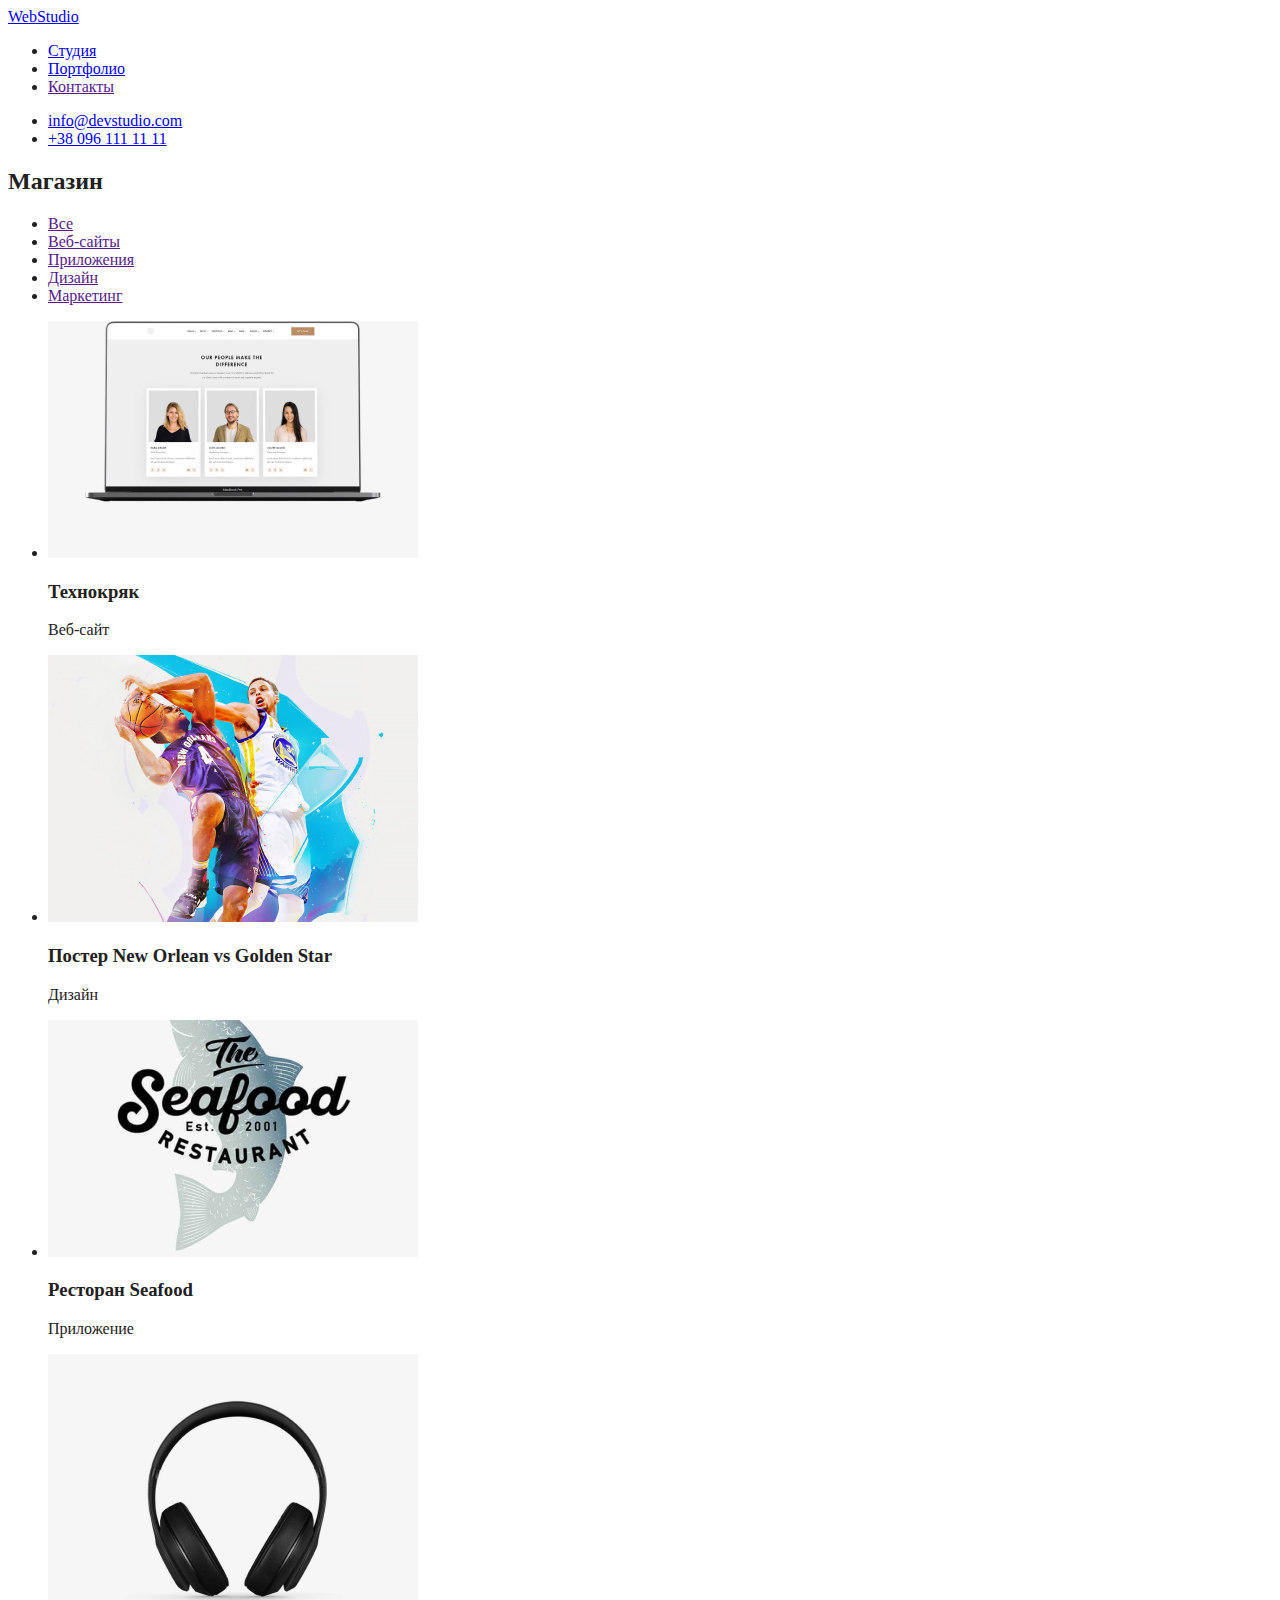
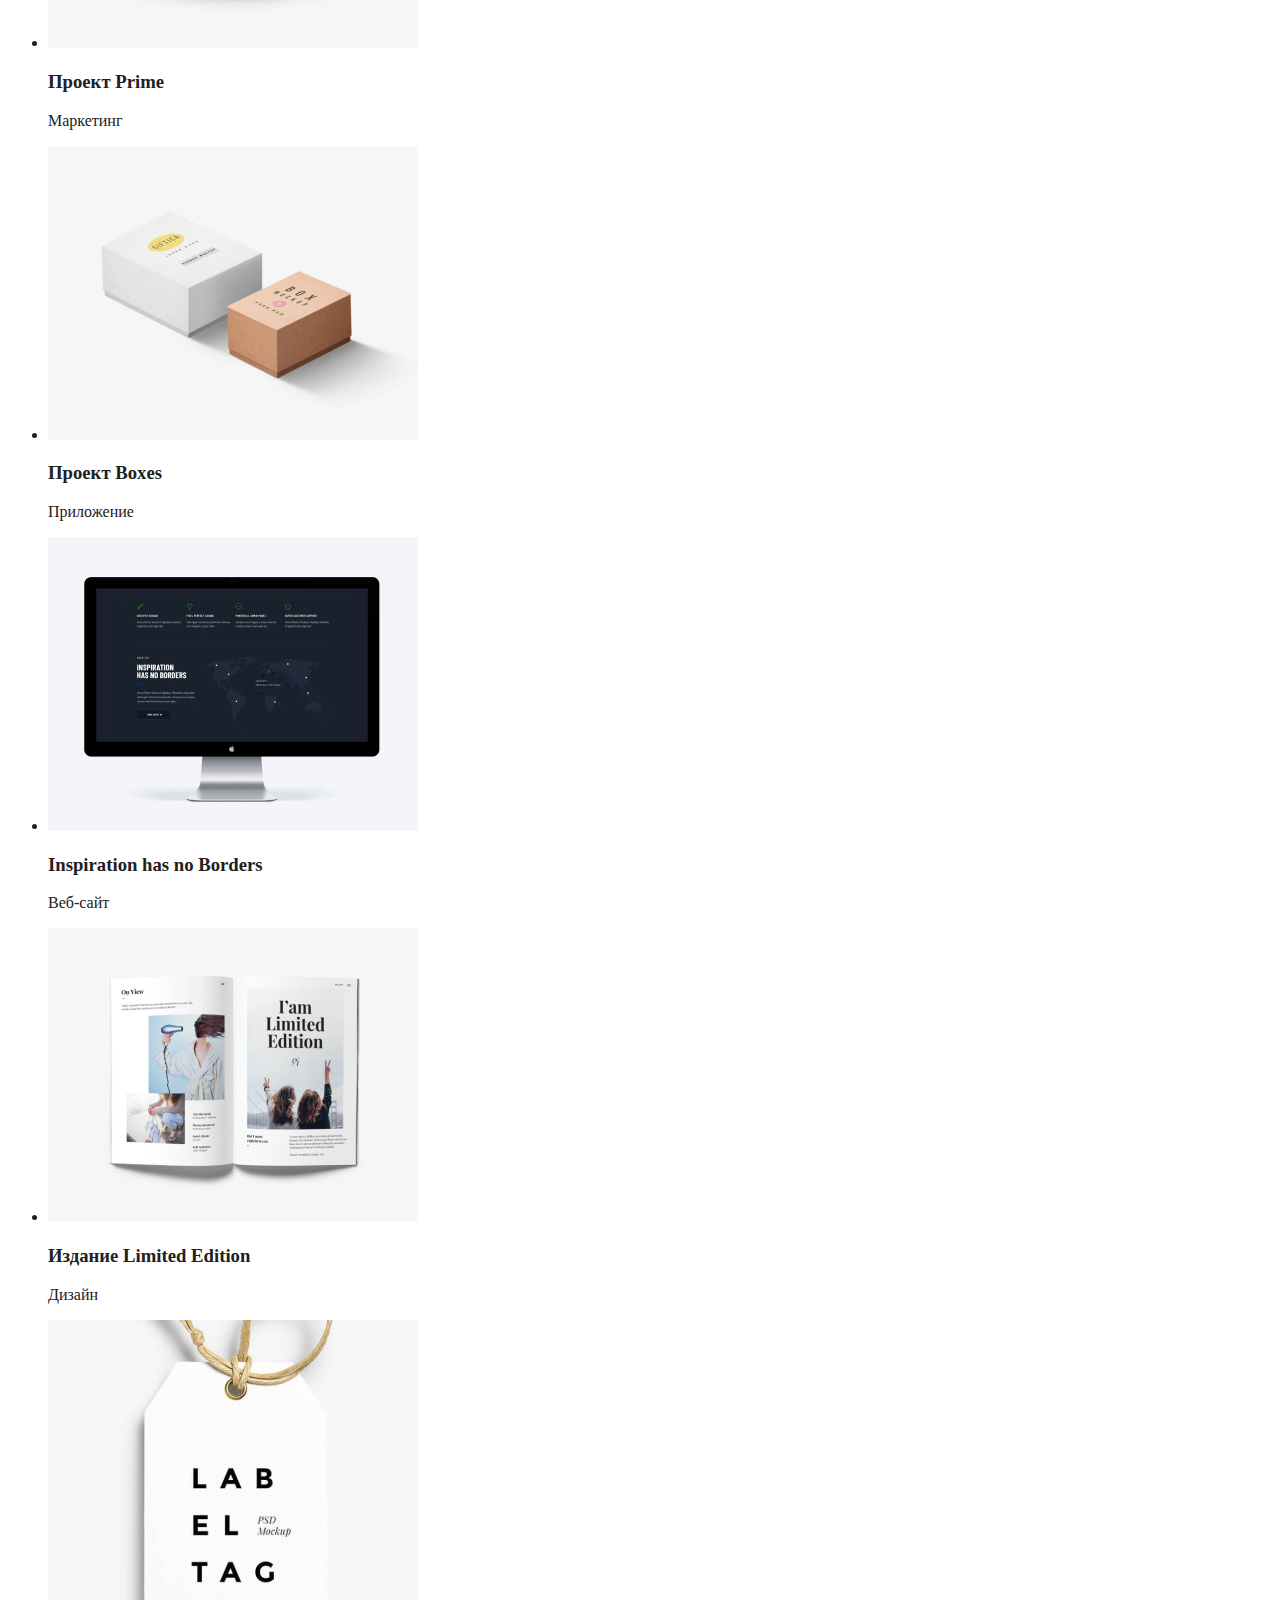
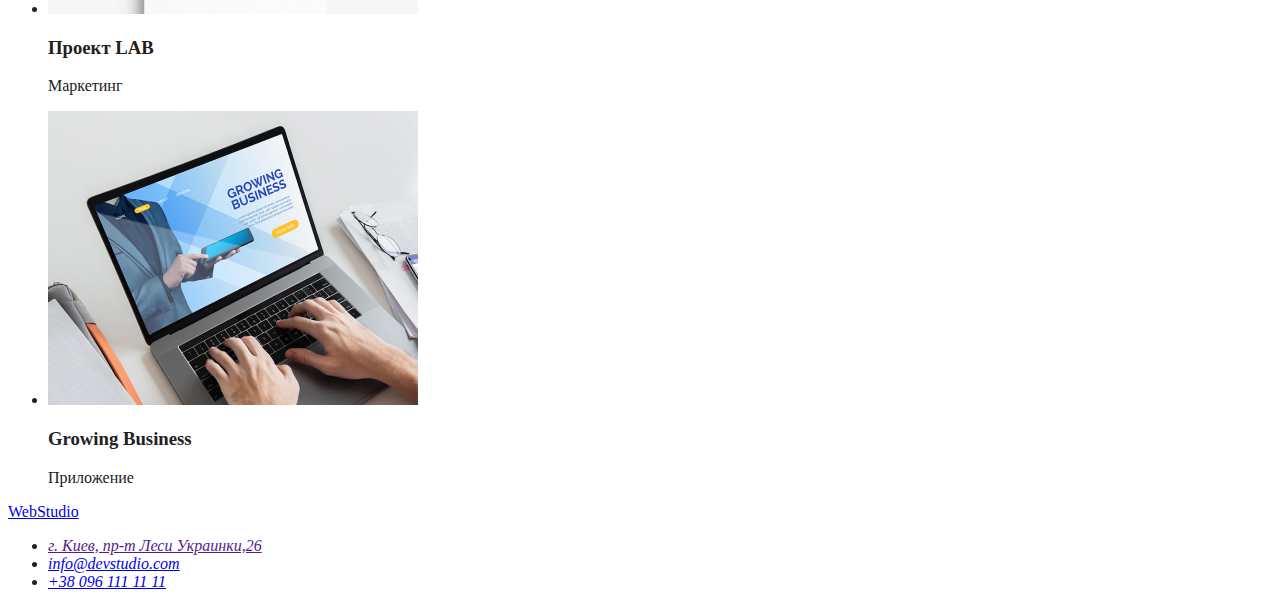
==== portfolio.html @ 535a812d "первый день" ====
<!DOCTYPE html>
<html lang="ru">

<head>
    <meta charset="UTF-8">
    <meta http-equiv="X-UA-Compatible" content="IE=edge">
    <meta name="viewport" content="width=dewice-width,initial-scale=1.0">
    <title>WebStudio</title>
    <link rel="stylesheet" href="./css/styles.css">
</head>
<body>
    <header>
        <nav>
            <a href="./index.html">WebStudio</a>
            <ul>
                <li><a href="./index.html">Студия</a></li>
                <li><a href="./portfolio.html">Портфолио</a></li>
                <li><a href="">Контакты</a></li>
            </ul>
        </nav>
        <ul>
            <li><a href="mailto:info@devstudio.com">info@devstudio.com</a></li>
            <li><a href="tel:+380961111111">+38 096 111 11 11</a></li>
        </ul>
    </header>
    <main>
        <section>
            <h2>Магазин</h2>
            <ul>
                <li><a href="">Все</a></li>
                <li><a href="">Веб-сайты</a></li>
                <li><a href="">Приложения</a></li>
                <li><a href="">Дизайн</a></li>
                <li><a href="">Маркетинг</a></li>
            </ul>
            <ul>
                <li>
                    <img src="./images/portfolio/ноутбук.jpg" alt="ноутбук">
                    <h3>Технокряк</h3>
                    <p>Веб-сайт</p>
                </li>
                <li>
                    <img src="./images/portfolio/баскетбол.jpg" alt="баскетбол">
                    <h3>Постер New Orlean vs Golden Star</h3>
                    <p>Дизайн</p>
                </li>
                <li>
                    <img src="./images/portfolio/ресторан.jpg" alt="лого ресторана">
                    <h3>Ресторан Seafood</h3>
                    <p>Приложение</p>
                </li>
                <li>
                    <img src="./images/portfolio/наушники.jpg" alt="наушники">
                    <h3>Проект Prime</h3>
                    <p>Маркетинг</p>
                </li>
                <li>
                    <img src="./images/portfolio/коробки.jpg" alt="коробки">
                    <h3>Проект Boxes</h3>
                    <p>Приложение</p>
                </li>
                <li>
                    <img src="./images/portfolio/монитор.jpg" alt="монитор">
                    <h3>Inspiration has no Borders</h3>
                    <p>Веб-сайт</p>
                </li>
                <li>
                    <img src="./images/portfolio/книга.jpg" alt="открытая книга">
                    <h3>Издание Limited Edition</h3>
                    <p>Дизайн</p>
                </li>
                <li>
                    <img src="./images/portfolio/лейбл.jpg" alt="лейбл">
                    <h3>Проект LAB</h3>
                    <p>Маркетинг</p>
                </li>
                <li>
                    <img src="./images/portfolio/ноутбук 2.jpg" alt="работа за ноутбуком">
                    <h3>Growing Business</h3>
                    <p>Приложение</p>
                </li>
            </ul>
        </section>
    </main>
    <footer>
        <a href="./index.html">WebStudio</a>
        <address>
            <ul>
                <li>
                    <a href="">г. Киев, пр-т Леси Украинки,26</a>
                </li>
                <li>
                    <a href="mailto:info@devstudio.com">info@devstudio.com</a>
                </li>
                <li>
                    <a href="tel:380961111111">+38 096 111 11 11</a>
                </li>
            </ul>
        </address>
    </footer>
</body>
---- css/styles.css ----
:root {
    --praimeri-text-color: #212121;
    --title-text-color: #757575;
    --accent-color: #2196F3;
    --white-color: #ffffff;
}

body{
    background-color: #fff;
    color: var(--praimeri-text-color);
}
.list{
    list-style: none;
}

/* site nav */

.site-nav .link{
color:var(--praimeri-text-color);
}
.site-nav .link:hover,
.site-nav .link:focus{
color: var(--accent-color);
}

/* hero */

.hero{
background-color: #2F303A;
}
.hero-title{
color: var(--white-color);
}

/* section */

.section-title{
color:var(--praimeri-text-color);
}

/* feature */
.title .feature-title{
color:var(--praimeri-text-color);
}

/* button */

.button{
color: var(--white-color);
background-color: var(--accent-color);
}
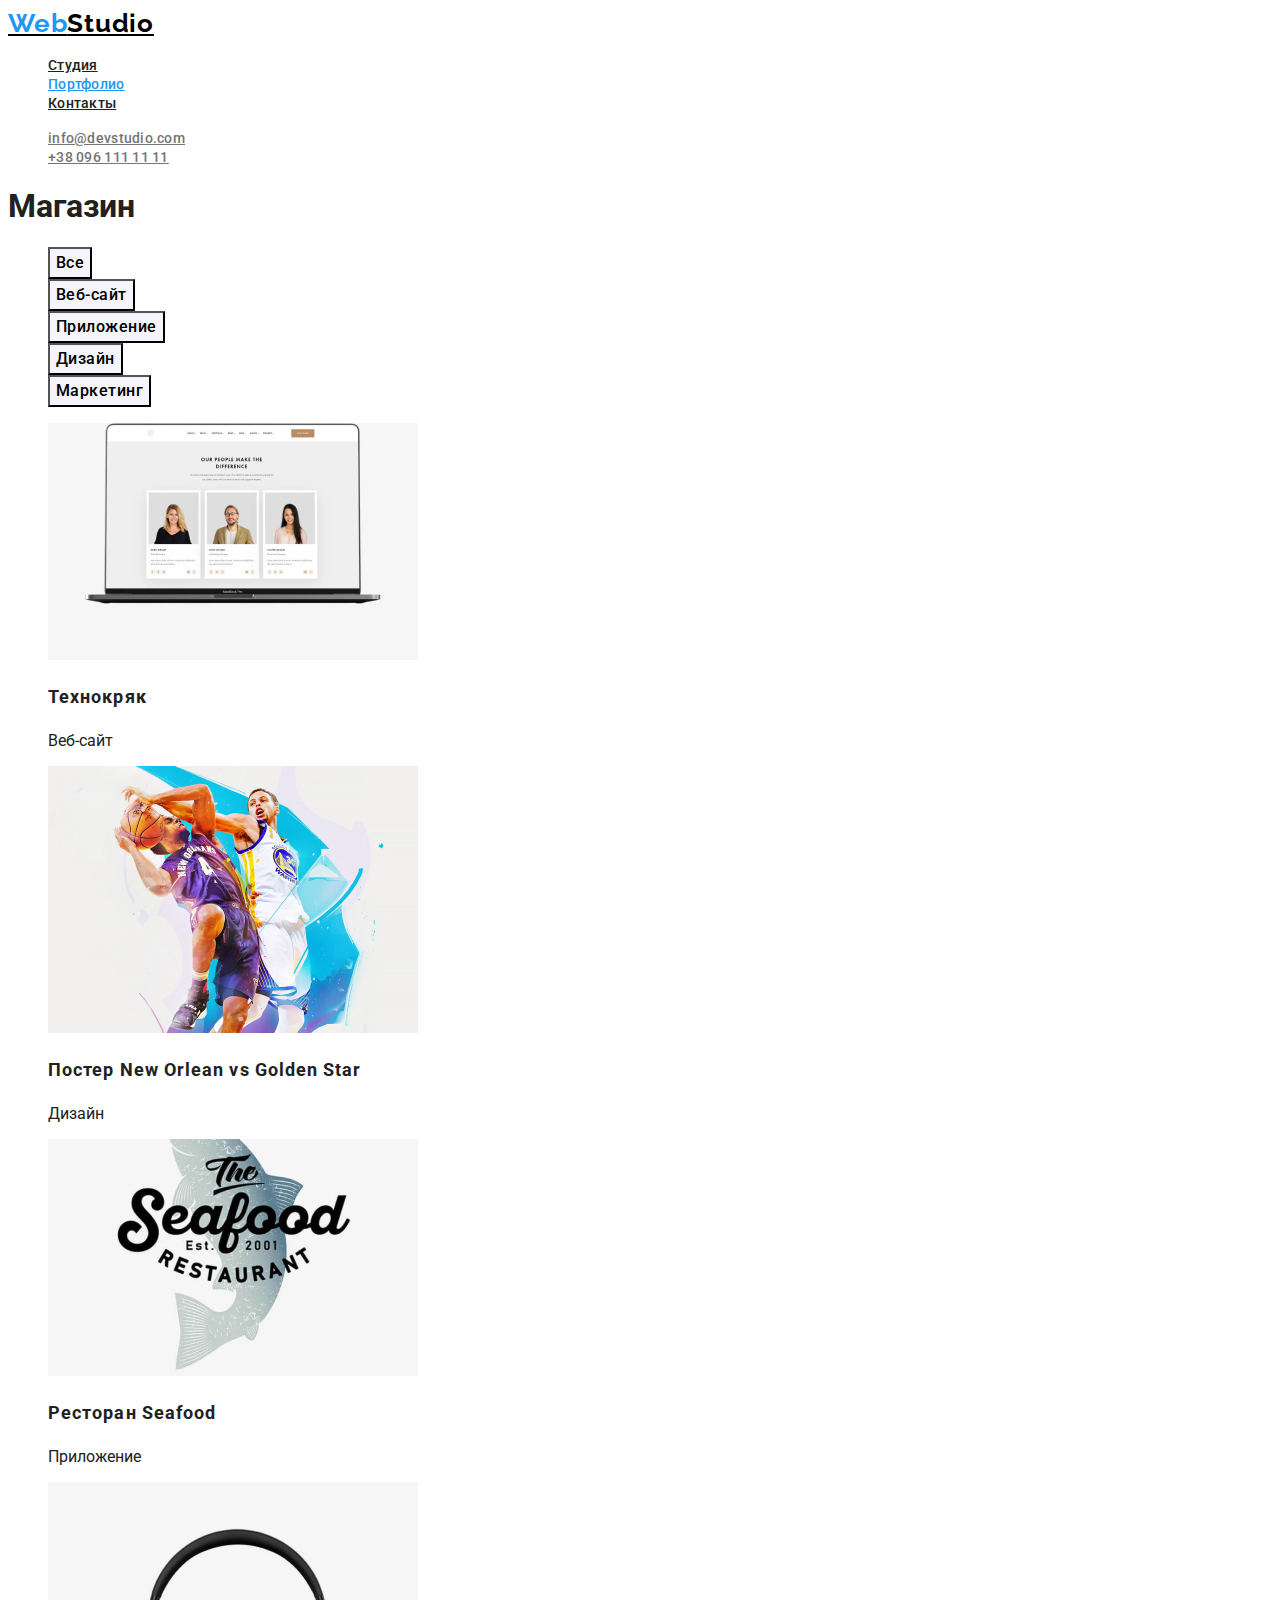
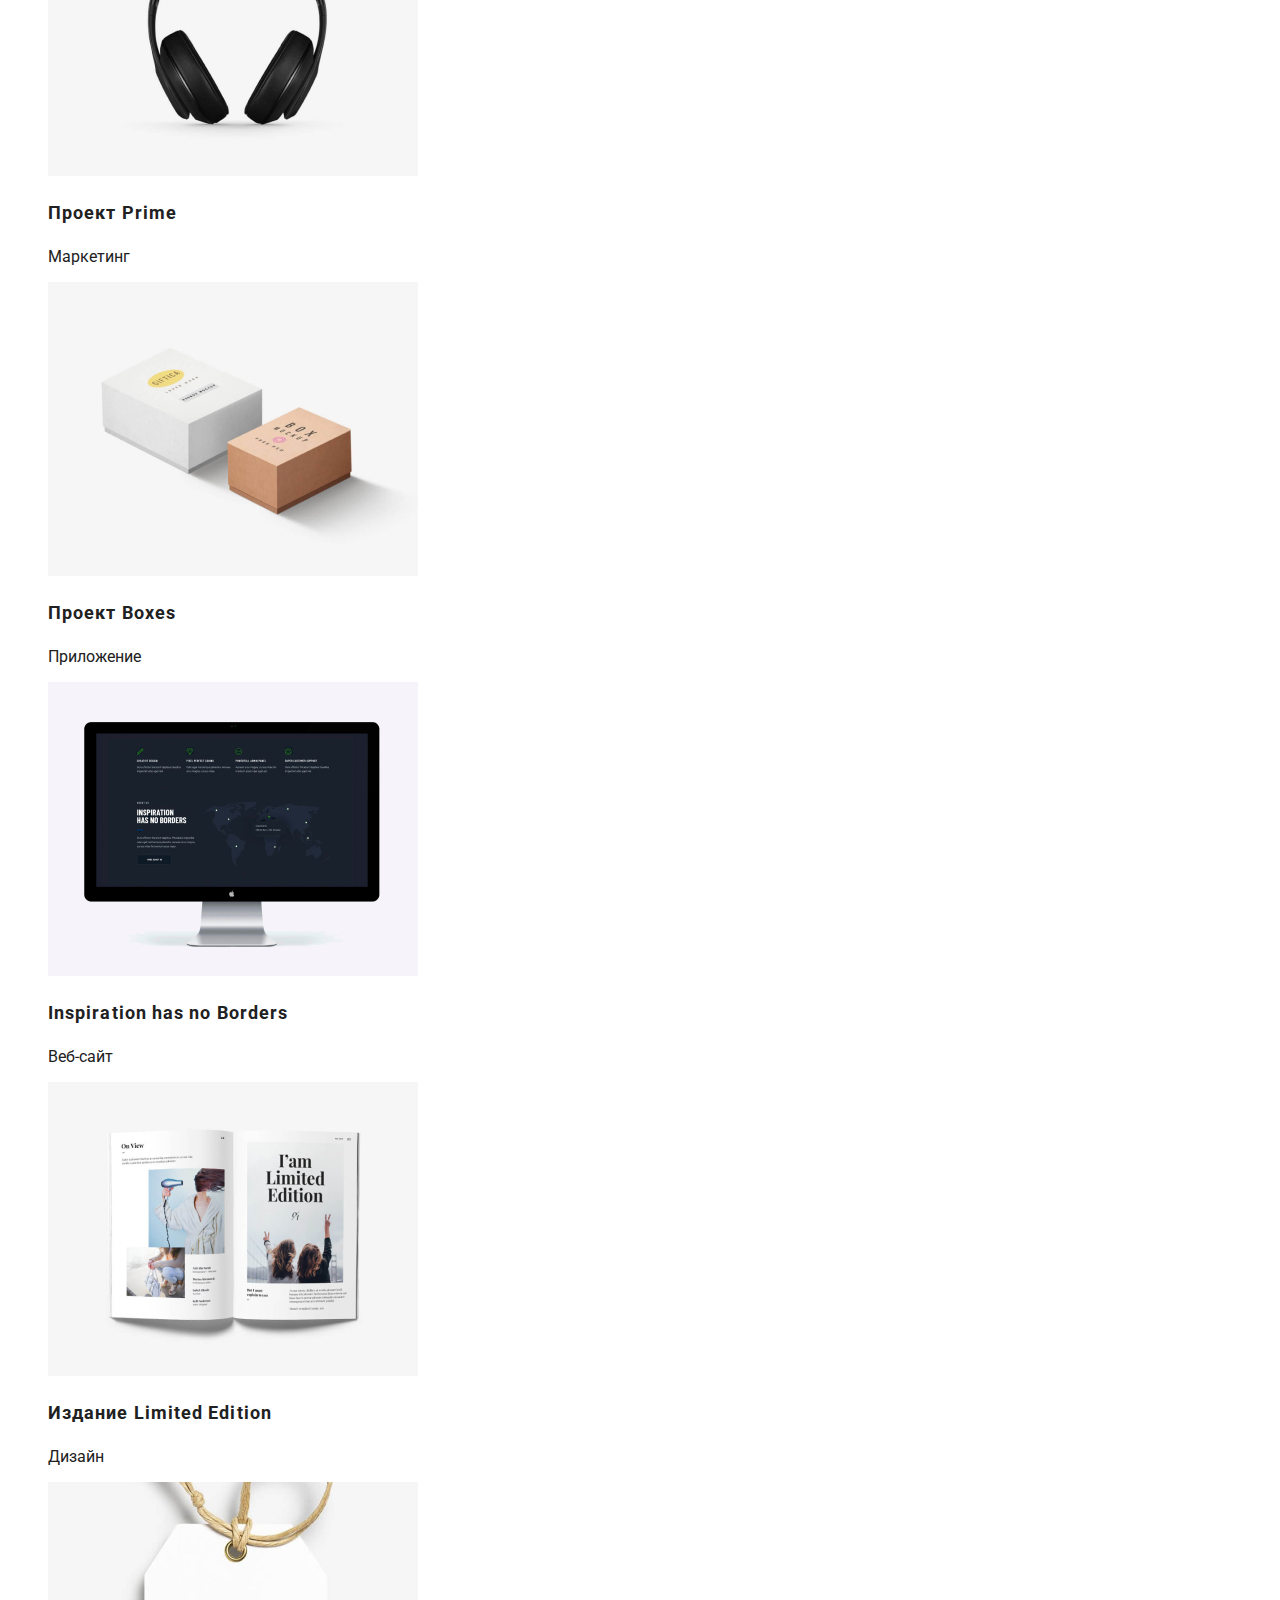
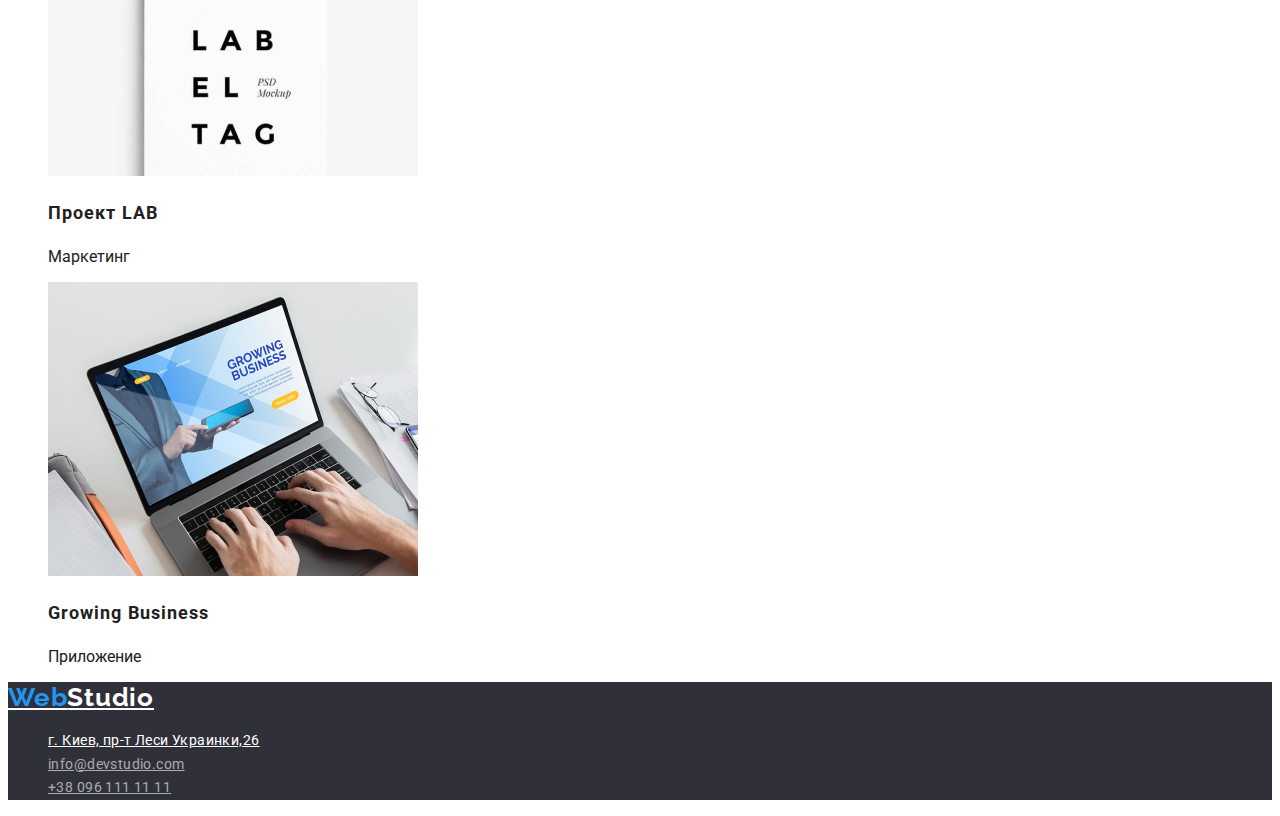
==== commit e08dcf33: "text css" ====
--- a/portfolio.html
+++ b/portfolio.html
@@ -6,94 +6,96 @@
     <meta http-equiv="X-UA-Compatible" content="IE=edge">
     <meta name="viewport" content="width=dewice-width,initial-scale=1.0">
     <title>WebStudio</title>
+    <link href="https://fonts.googleapis.com/css2?family=Raleway:wght@700&family=Roboto:wght@400;500;700;900&display=swap"
+        rel="stylesheet">
     <link rel="stylesheet" href="./css/styles.css">
 </head>
 <body>
     <header>
         <nav>
-            <a href="./index.html">WebStudio</a>
-            <ul>
-                <li><a href="./index.html">Студия</a></li>
-                <li><a href="./portfolio.html">Портфолио</a></li>
-                <li><a href="">Контакты</a></li>
+            <a href="./index.html" class="logo header"><span>Web</span>Studio</a>
+            <ul class="site-nav list">
+                <li><a href="./index.html" class="link">Студия</a></li>
+                <li><a href="./portfolio.html" class="link current">Портфолио</a></li>
+                <li><a href="" class="link">Контакты</a></li>
             </ul>
         </nav>
-        <ul>
-            <li><a href="mailto:info@devstudio.com">info@devstudio.com</a></li>
-            <li><a href="tel:+380961111111">+38 096 111 11 11</a></li>
+        <ul class="auto-naw list">
+            <li><a href="mailto:info@devstudio.com" class="link">info@devstudio.com</a></li>
+            <li><a href="tel:+380961111111" class="link">+38 096 111 11 11</a></li>
         </ul>
     </header>
     <main>
         <section>
-            <h2>Магазин</h2>
+            <h1 class="delete">Магазин</h1>
             <ul>
-                <li><a href="">Все</a></li>
-                <li><a href="">Веб-сайты</a></li>
-                <li><a href="">Приложения</a></li>
-                <li><a href="">Дизайн</a></li>
-                <li><a href="">Маркетинг</a></li>
+                <li><button class="button-portfolio" type="button">Все</button></li>
+                <li><button class="button-portfolio" type="button">Веб-сайт</button></li>
+                <li><button class="button-portfolio" type="button">Приложение</button></li>
+                <li><button class="button-portfolio" type="button">Дизайн</button></li>
+                <li><button class="button-portfolio" type="button">Маркетинг</button></li>
             </ul>
-            <ul>
+            <ul class="portfolio-list">
                 <li>
                     <img src="./images/portfolio/ноутбук.jpg" alt="ноутбук">
-                    <h3>Технокряк</h3>
+                    <h2 class="title">Технокряк</h2>
                     <p>Веб-сайт</p>
                 </li>
                 <li>
                     <img src="./images/portfolio/баскетбол.jpg" alt="баскетбол">
-                    <h3>Постер New Orlean vs Golden Star</h3>
+                    <h2 class="title">Постер New Orlean vs Golden Star</h2>
                     <p>Дизайн</p>
                 </li>
                 <li>
                     <img src="./images/portfolio/ресторан.jpg" alt="лого ресторана">
-                    <h3>Ресторан Seafood</h3>
+                    <h2 class="title">Ресторан Seafood</h2>
                     <p>Приложение</p>
                 </li>
                 <li>
                     <img src="./images/portfolio/наушники.jpg" alt="наушники">
-                    <h3>Проект Prime</h3>
+                    <h2 class="title">Проект Prime</h2>
                     <p>Маркетинг</p>
                 </li>
                 <li>
                     <img src="./images/portfolio/коробки.jpg" alt="коробки">
-                    <h3>Проект Boxes</h3>
+                    <h2 class="title">Проект Boxes</h2>
                     <p>Приложение</p>
                 </li>
                 <li>
                     <img src="./images/portfolio/монитор.jpg" alt="монитор">
-                    <h3>Inspiration has no Borders</h3>
+                    <h2 class="title">Inspiration has no Borders</h2>
                     <p>Веб-сайт</p>
                 </li>
                 <li>
                     <img src="./images/portfolio/книга.jpg" alt="открытая книга">
-                    <h3>Издание Limited Edition</h3>
+                    <h2 class="title">Издание Limited Edition</h2>
                     <p>Дизайн</p>
                 </li>
                 <li>
                     <img src="./images/portfolio/лейбл.jpg" alt="лейбл">
-                    <h3>Проект LAB</h3>
+                    <h2 class="title">Проект LAB</h2>
                     <p>Маркетинг</p>
                 </li>
                 <li>
                     <img src="./images/portfolio/ноутбук 2.jpg" alt="работа за ноутбуком">
-                    <h3>Growing Business</h3>
+                    <h2 class="title">Growing Business</h2>
                     <p>Приложение</p>
                 </li>
             </ul>
         </section>
     </main>
     <footer>
-        <a href="./index.html">WebStudio</a>
-        <address>
+        <a href="./index.html" class="logo footer"><span>Web</span>Studio</a>
+        <address class="address">
             <ul>
                 <li>
-                    <a href="">г. Киев, пр-т Леси Украинки,26</a>
+                    <a href="" class="city">г. Киев, пр-т Леси Украинки,26</a>
                 </li>
                 <li>
-                    <a href="mailto:info@devstudio.com">info@devstudio.com</a>
+                    <a href="mailto:info@devstudio.com" class="mail">info@devstudio.com</a>
                 </li>
                 <li>
-                    <a href="tel:380961111111">+38 096 111 11 11</a>
+                    <a href="tel:380961111111" class="mail">+38 096 111 11 11</a>
                 </li>
             </ul>
         </address>
--- a/css/styles.css
+++ b/css/styles.css
@@ -3,24 +3,75 @@
     --title-text-color: #757575;
     --accent-color: #2196F3;
     --white-color: #ffffff;
+    --backgraund-section-color:#F5F4FA;
+    --hero-footer-background-color: #2F303A;
 }
 
 body{
     background-color: #fff;
     color: var(--praimeri-text-color);
+    font-family: Roboto, sans-serif;
 }
-.list{
+
+li{
     list-style: none;
+}
+
+button{
+    font-family: inherit;
+}
+
+/* logo */
+
+.logo{
+    font-family: Raleway,sans-serif;
+    font-size: 26px;
+    font-weight: 700;
+    line-height: 1.19;
+    letter-spacing: 0.03em;
+    text-align: left;
+}
+
+.logo.header{
+    color: #000;
+}
+.logo.footer{
+    color: var(--white-color);
+}
+
+span{
+    color: var(--accent-color);
 }
 
 /* site nav */
 
 .site-nav .link{
-color:var(--praimeri-text-color);
+    color:var(--praimeri-text-color);
+    font-size: 14px;
+    font-weight: 500;
+    line-height: 1.14;
+    letter-spacing: 0.02em;
+    text-align: left;
 }
 .site-nav .link:hover,
 .site-nav .link:focus{
 color: var(--accent-color);
+}
+.site-nav .link.current{
+color: var(--accent-color);
+}
+.auto-naw .link{
+    color: var(--title-text-color);
+    font-size: 14px;
+    font-weight: 500;
+    line-height: 1.14;
+    letter-spacing: 0.02em;
+    text-align: left;
+}
+.auto-naw .link:hover,
+.auto-naw .link:focus{
+    color: var(--accent-color);
+    
 }
 
 /* hero */
@@ -29,23 +80,118 @@
 background-color: #2F303A;
 }
 .hero-title{
-color: var(--white-color);
+    color: var(--white-color);
+    font-size: 44px;
+    font-weight: 900;
+    line-height: 1.36;
+    letter-spacing: 0.06em;
+    text-align: center;
 }
 
 /* section */
 
+.color{background-color: var(--backgraund-section-color);}
 .section-title{
-color:var(--praimeri-text-color);
+    color:var(--praimeri-text-color);
+    font-size: 36px;
+    font-weight: 700;
+    line-height: 1.67;
+    letter-spacing: 0.03em;
+    text-align: center;
 }
 
+.delete{}
+
 /* feature */
-.title .feature-title{
-color:var(--praimeri-text-color);
+
+ .feature-list .title{
+    color:var(--praimeri-text-color);
+    font-size: 14px;
+    font-weight: 700;
+    line-height: 1.14;
+    letter-spacing: 0.03em;
+    text-align: left;
+}
+
+ .feature-list .text{
+    font-weight: 400;
+    font-size: 14px;
+    line-height: 1.71;
+    letter-spacing: 0.03em;
+    text-align: left;
+}
+
+.team-list .name {
+    font-size: 16px;
+    font-weight: 500;
+    line-height: 1.19;
+    letter-spacing: 0.03em;
+    text-align: center;
+}
+
+.team-list .text {
+    font-weight: 400;
+    font-size: 16px;
+    line-height: 1.19;
+    letter-spacing: 0.03em;
+    text-align: center;
+}
+
+ .portfolio-list .title{
+    font-size: 18px;
+    font-weight: 700;
+    line-height: 36px;
+    letter-spacing: 0.06em;
+    text-align: left;
 }
 
 /* button */
 
 .button{
-color: var(--white-color);
-background-color: var(--accent-color);
+    color: var(--white-color);
+    background-color: var(--accent-color);
+    font-size: 16px;
+    font-weight: 700;
+    line-height: 1.88;
+    letter-spacing: 0.06em;
+    text-align: center;
 }
+
+.button-portfolio{
+    background: var(--backgraund-section-color);
+    font-size: 16px;
+    font-weight: 500;
+    line-height: 1.63;
+    letter-spacing: 0.03em;
+    text-align: center;
+}
+.button-portfolio:hover,
+.button-portfolio:focus{
+    color: var(--white-color);
+    background-color: var(--accent-color);
+}
+
+/* footer */
+
+footer{
+    background-color: var(--hero-footer-background-color);
+}
+
+.address .city{
+    color: var(--white-color);
+    font-style: normal;
+    font-weight: 400;
+    font-size: 14px;
+    line-height: 1.71;
+    letter-spacing: 0.03em;
+    text-align: left;
+}
+.address .mail{
+    color: rgba(255, 255, 255, 0.6);
+    font-style: normal;
+    font-weight: 400;
+    font-size: 14px;
+    line-height: 1.71;
+    letter-spacing: 0.03em;
+    text-align: left;
+}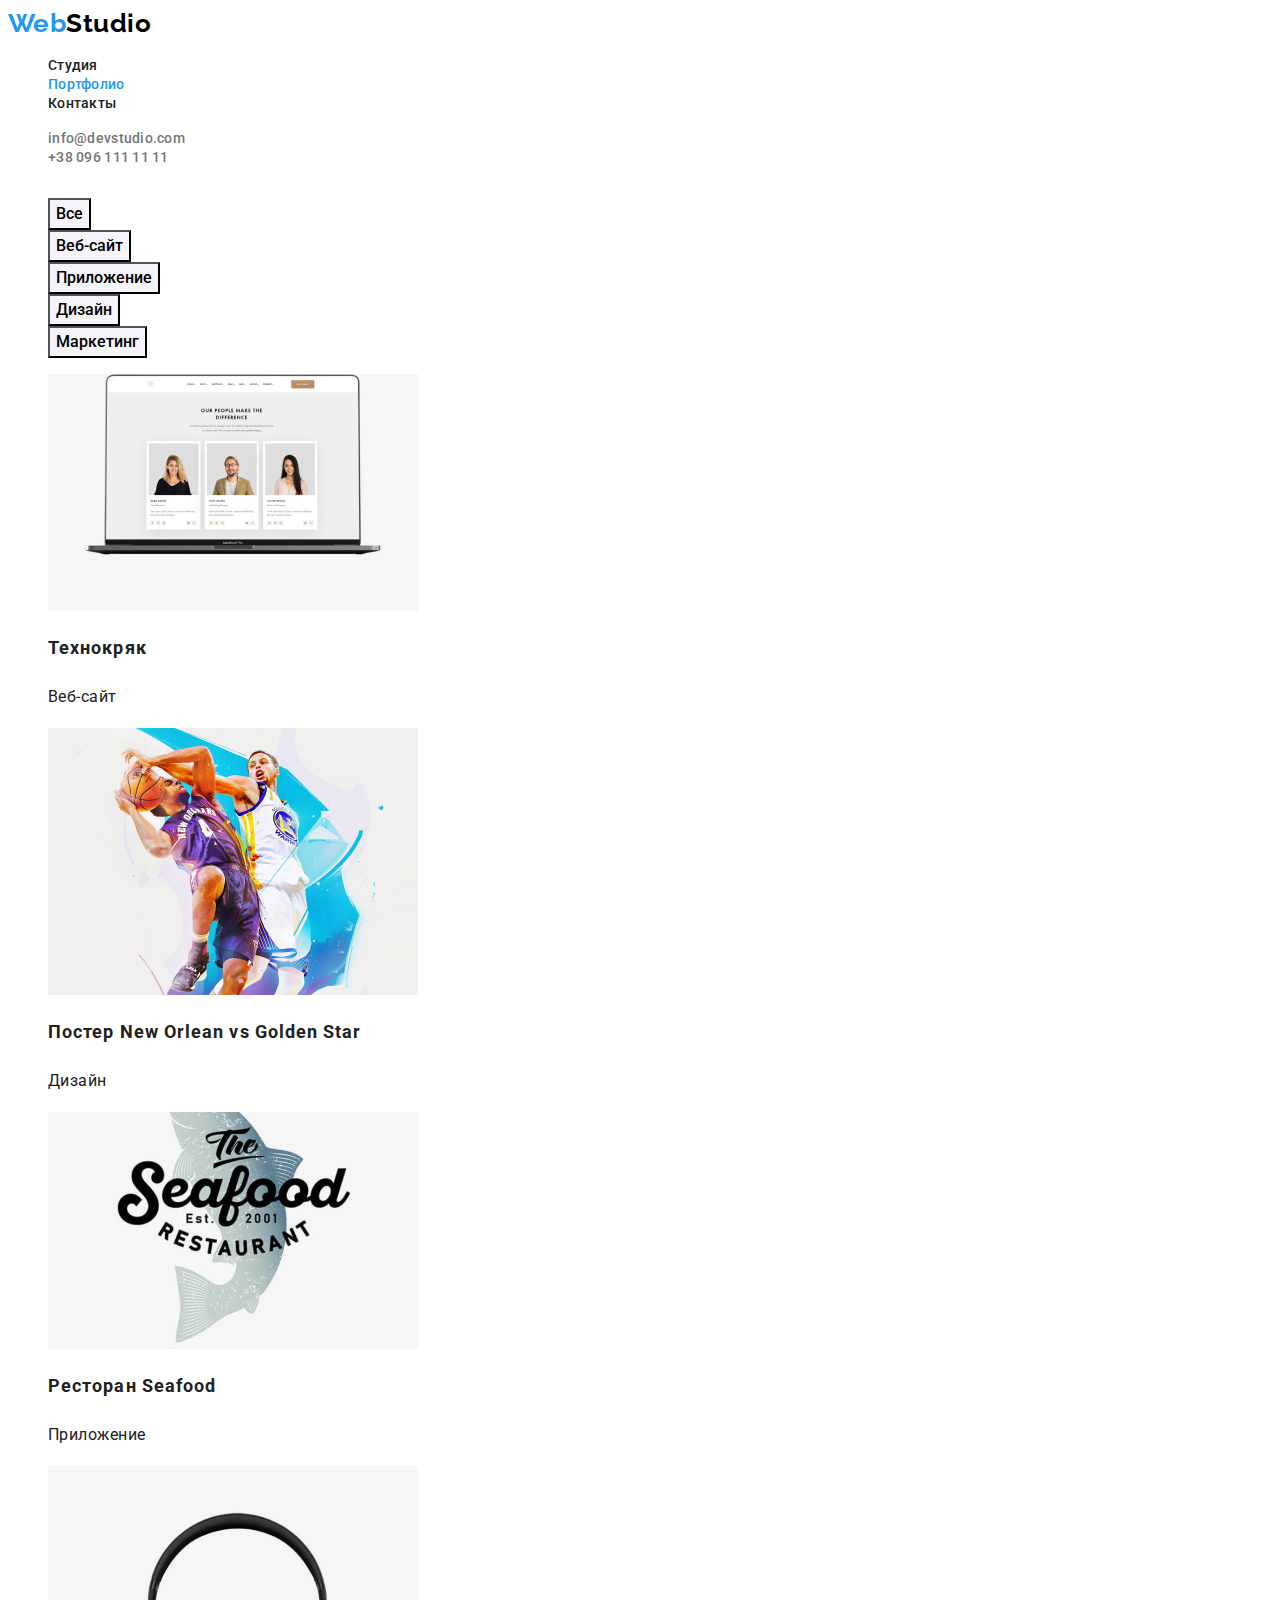
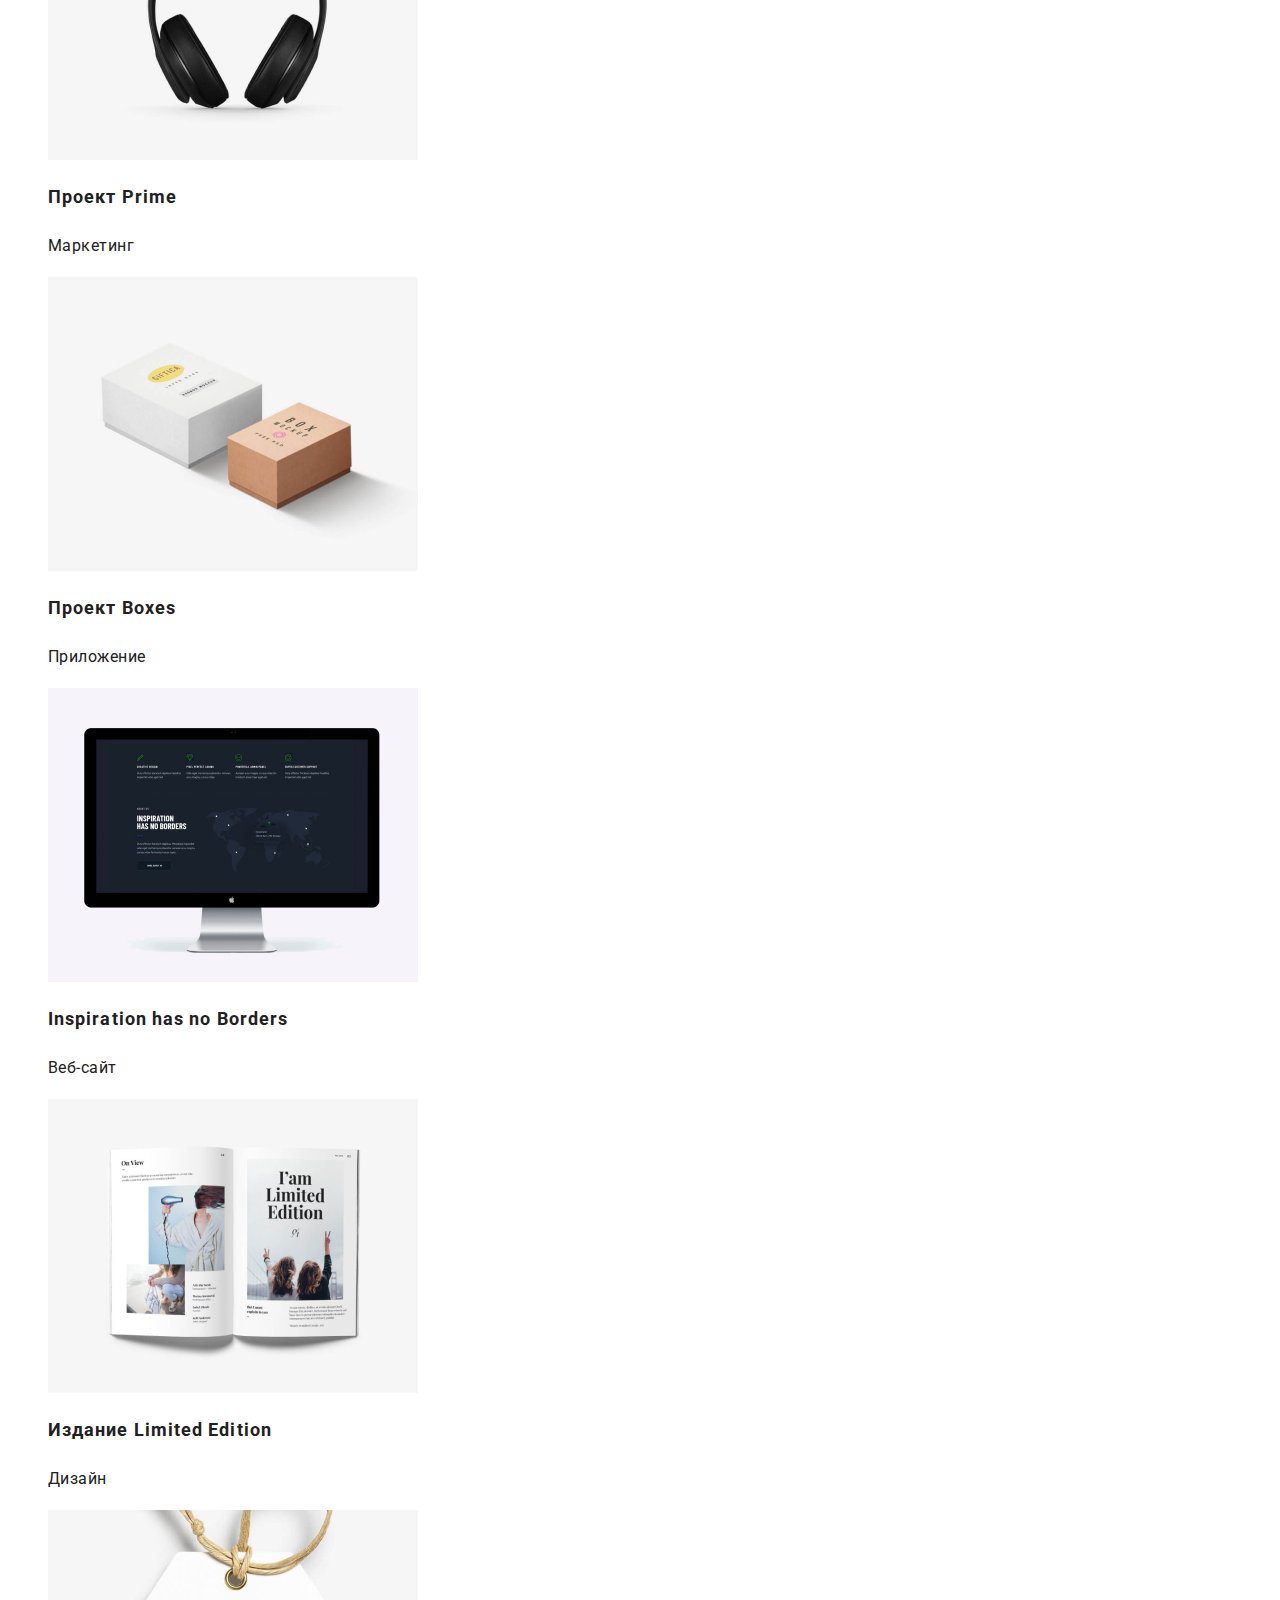
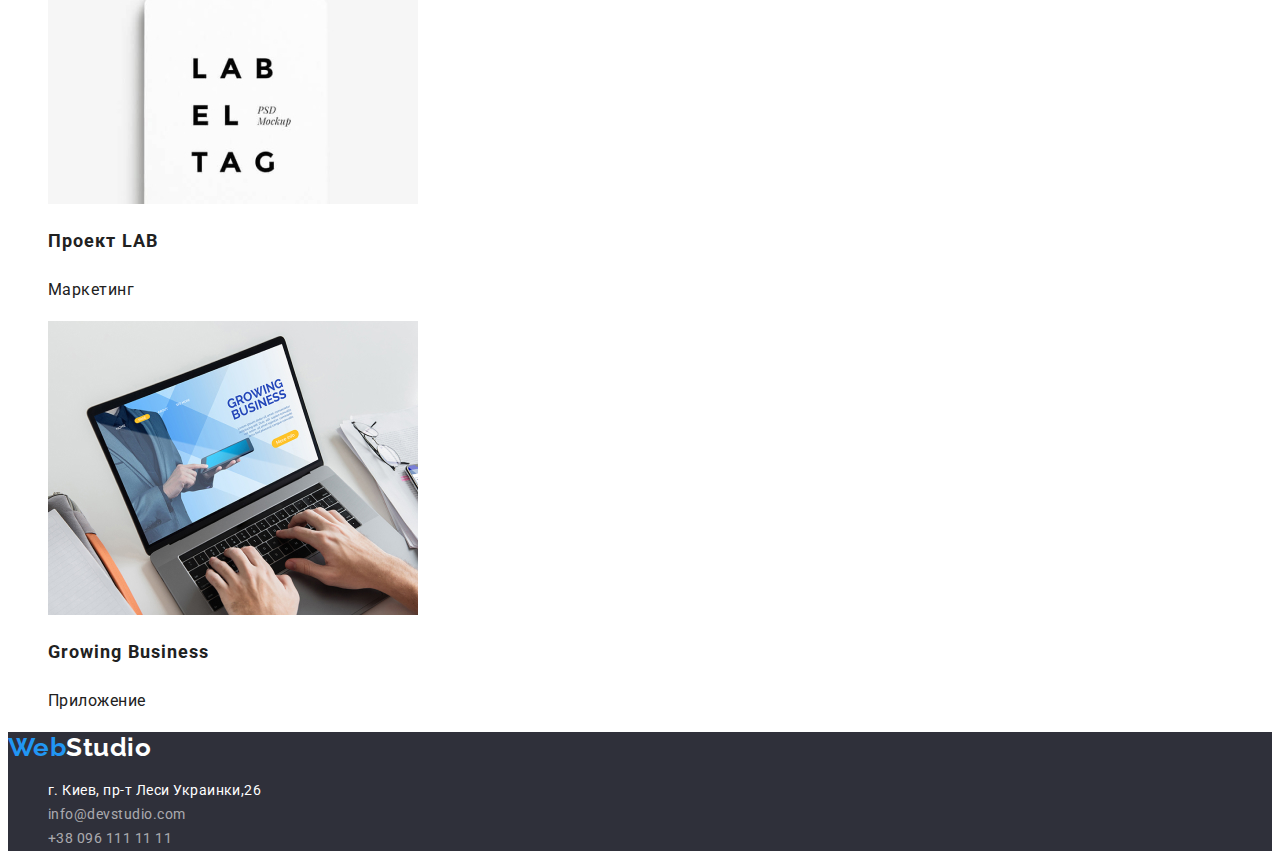
==== commit 63ca4150: "finish" ====
--- a/portfolio.html
+++ b/portfolio.html
@@ -39,47 +39,47 @@
                 <li>
                     <img src="./images/portfolio/ноутбук.jpg" alt="ноутбук">
                     <h2 class="title">Технокряк</h2>
-                    <p>Веб-сайт</p>
+                    <p class="text">Веб-сайт</p>
                 </li>
                 <li>
                     <img src="./images/portfolio/баскетбол.jpg" alt="баскетбол">
                     <h2 class="title">Постер New Orlean vs Golden Star</h2>
-                    <p>Дизайн</p>
+                    <p class="text">Дизайн</p>
                 </li>
                 <li>
                     <img src="./images/portfolio/ресторан.jpg" alt="лого ресторана">
                     <h2 class="title">Ресторан Seafood</h2>
-                    <p>Приложение</p>
+                    <p class="text">Приложение</p>
                 </li>
                 <li>
                     <img src="./images/portfolio/наушники.jpg" alt="наушники">
                     <h2 class="title">Проект Prime</h2>
-                    <p>Маркетинг</p>
+                    <p class="text">Маркетинг</p>
                 </li>
                 <li>
                     <img src="./images/portfolio/коробки.jpg" alt="коробки">
                     <h2 class="title">Проект Boxes</h2>
-                    <p>Приложение</p>
+                    <p class="text">Приложение</p>
                 </li>
                 <li>
                     <img src="./images/portfolio/монитор.jpg" alt="монитор">
                     <h2 class="title">Inspiration has no Borders</h2>
-                    <p>Веб-сайт</p>
+                    <p class="text">Веб-сайт</p>
                 </li>
                 <li>
                     <img src="./images/portfolio/книга.jpg" alt="открытая книга">
                     <h2 class="title">Издание Limited Edition</h2>
-                    <p>Дизайн</p>
+                    <p class="text">Дизайн</p>
                 </li>
                 <li>
                     <img src="./images/portfolio/лейбл.jpg" alt="лейбл">
                     <h2 class="title">Проект LAB</h2>
-                    <p>Маркетинг</p>
+                    <p class="text">Маркетинг</p>
                 </li>
                 <li>
-                    <img src="./images/portfolio/ноутбук 2.jpg" alt="работа за ноутбуком">
+                    <img src="./images/portfolio/ноутбук2.jpg" alt="работа за ноутбуком">
                     <h2 class="title">Growing Business</h2>
-                    <p>Приложение</p>
+                    <p class="text">Приложение</p>
                 </li>
             </ul>
         </section>
--- a/css/styles.css
+++ b/css/styles.css
@@ -11,6 +11,9 @@
     background-color: #fff;
     color: var(--praimeri-text-color);
     font-family: Roboto, sans-serif;
+    font-size: 16px;
+    letter-spacing: 0.03em;
+    color: var(--praimeri-text-color);
 }
 
 li{
@@ -28,13 +31,14 @@
     font-size: 26px;
     font-weight: 700;
     line-height: 1.19;
-    letter-spacing: 0.03em;
-    text-align: left;
+    text-align: left;
+    text-decoration: none;
 }
 
 .logo.header{
     color: #000;
 }
+
 .logo.footer{
     color: var(--white-color);
 }
@@ -52,14 +56,18 @@
     line-height: 1.14;
     letter-spacing: 0.02em;
     text-align: left;
-}
+    text-decoration: none;
+}
+
 .site-nav .link:hover,
 .site-nav .link:focus{
-color: var(--accent-color);
-}
+    color: var(--accent-color);
+}
+
 .site-nav .link.current{
-color: var(--accent-color);
-}
+    color: var(--accent-color);
+}
+
 .auto-naw .link{
     color: var(--title-text-color);
     font-size: 14px;
@@ -67,7 +75,9 @@
     line-height: 1.14;
     letter-spacing: 0.02em;
     text-align: left;
-}
+    text-decoration: none;
+}
+
 .auto-naw .link:hover,
 .auto-naw .link:focus{
     color: var(--accent-color);
@@ -77,8 +87,9 @@
 /* hero */
 
 .hero{
-background-color: #2F303A;
-}
+    background-color: #2F303A;
+}
+
 .hero-title{
     color: var(--white-color);
     font-size: 44px;
@@ -90,71 +101,65 @@
 
 /* section */
 
-.color{background-color: var(--backgraund-section-color);}
+.color{
+    background-color: var(--backgraund-section-color);
+}
+
 .section-title{
-    color:var(--praimeri-text-color);
     font-size: 36px;
-    font-weight: 700;
     line-height: 1.67;
-    letter-spacing: 0.03em;
-    text-align: center;
-}
-
-.delete{}
+    text-align: center;
+}
+
+.delete{
+    font-size: 0px;
+}
 
 /* feature */
 
  .feature-list .title{
-    color:var(--praimeri-text-color);
-    font-size: 14px;
-    font-weight: 700;
+    font-size: 14px;
     line-height: 1.14;
-    letter-spacing: 0.03em;
     text-align: left;
 }
 
  .feature-list .text{
-    font-weight: 400;
     font-size: 14px;
     line-height: 1.71;
-    letter-spacing: 0.03em;
     text-align: left;
 }
 
 .team-list .name {
-    font-size: 16px;
     font-weight: 500;
     line-height: 1.19;
-    letter-spacing: 0.03em;
     text-align: center;
 }
 
 .team-list .text {
-    font-weight: 400;
-    font-size: 16px;
     line-height: 1.19;
-    letter-spacing: 0.03em;
     text-align: center;
 }
 
  .portfolio-list .title{
     font-size: 18px;
-    font-weight: 700;
-    line-height: 36px;
+    line-height: 2;
     letter-spacing: 0.06em;
     text-align: left;
 }
 
+.portfolio-list .text{
+    line-height: 1.88;
+}
+
 /* button */
 
 .button{
     color: var(--white-color);
     background-color: var(--accent-color);
-    font-size: 16px;
     font-weight: 700;
     line-height: 1.88;
     letter-spacing: 0.06em;
-    text-align: center;
+    cursor: pointer;
 }
 
 .button-portfolio{
@@ -162,9 +167,8 @@
     font-size: 16px;
     font-weight: 500;
     line-height: 1.63;
-    letter-spacing: 0.03em;
-    text-align: center;
-}
+}
+
 .button-portfolio:hover,
 .button-portfolio:focus{
     color: var(--white-color);
@@ -180,18 +184,22 @@
 .address .city{
     color: var(--white-color);
     font-style: normal;
-    font-weight: 400;
     font-size: 14px;
     line-height: 1.71;
-    letter-spacing: 0.03em;
-    text-align: left;
-}
+    text-align: left;
+    text-decoration: none;
+}
+
 .address .mail{
     color: rgba(255, 255, 255, 0.6);
     font-style: normal;
-    font-weight: 400;
     font-size: 14px;
     line-height: 1.71;
-    letter-spacing: 0.03em;
-    text-align: left;
-}+    text-align: left;
+    text-decoration: none;
+}
+
+.address .city:hover,:focus,
+.address .mail:hover,:focus{
+    color: var(--accent-color);
+}
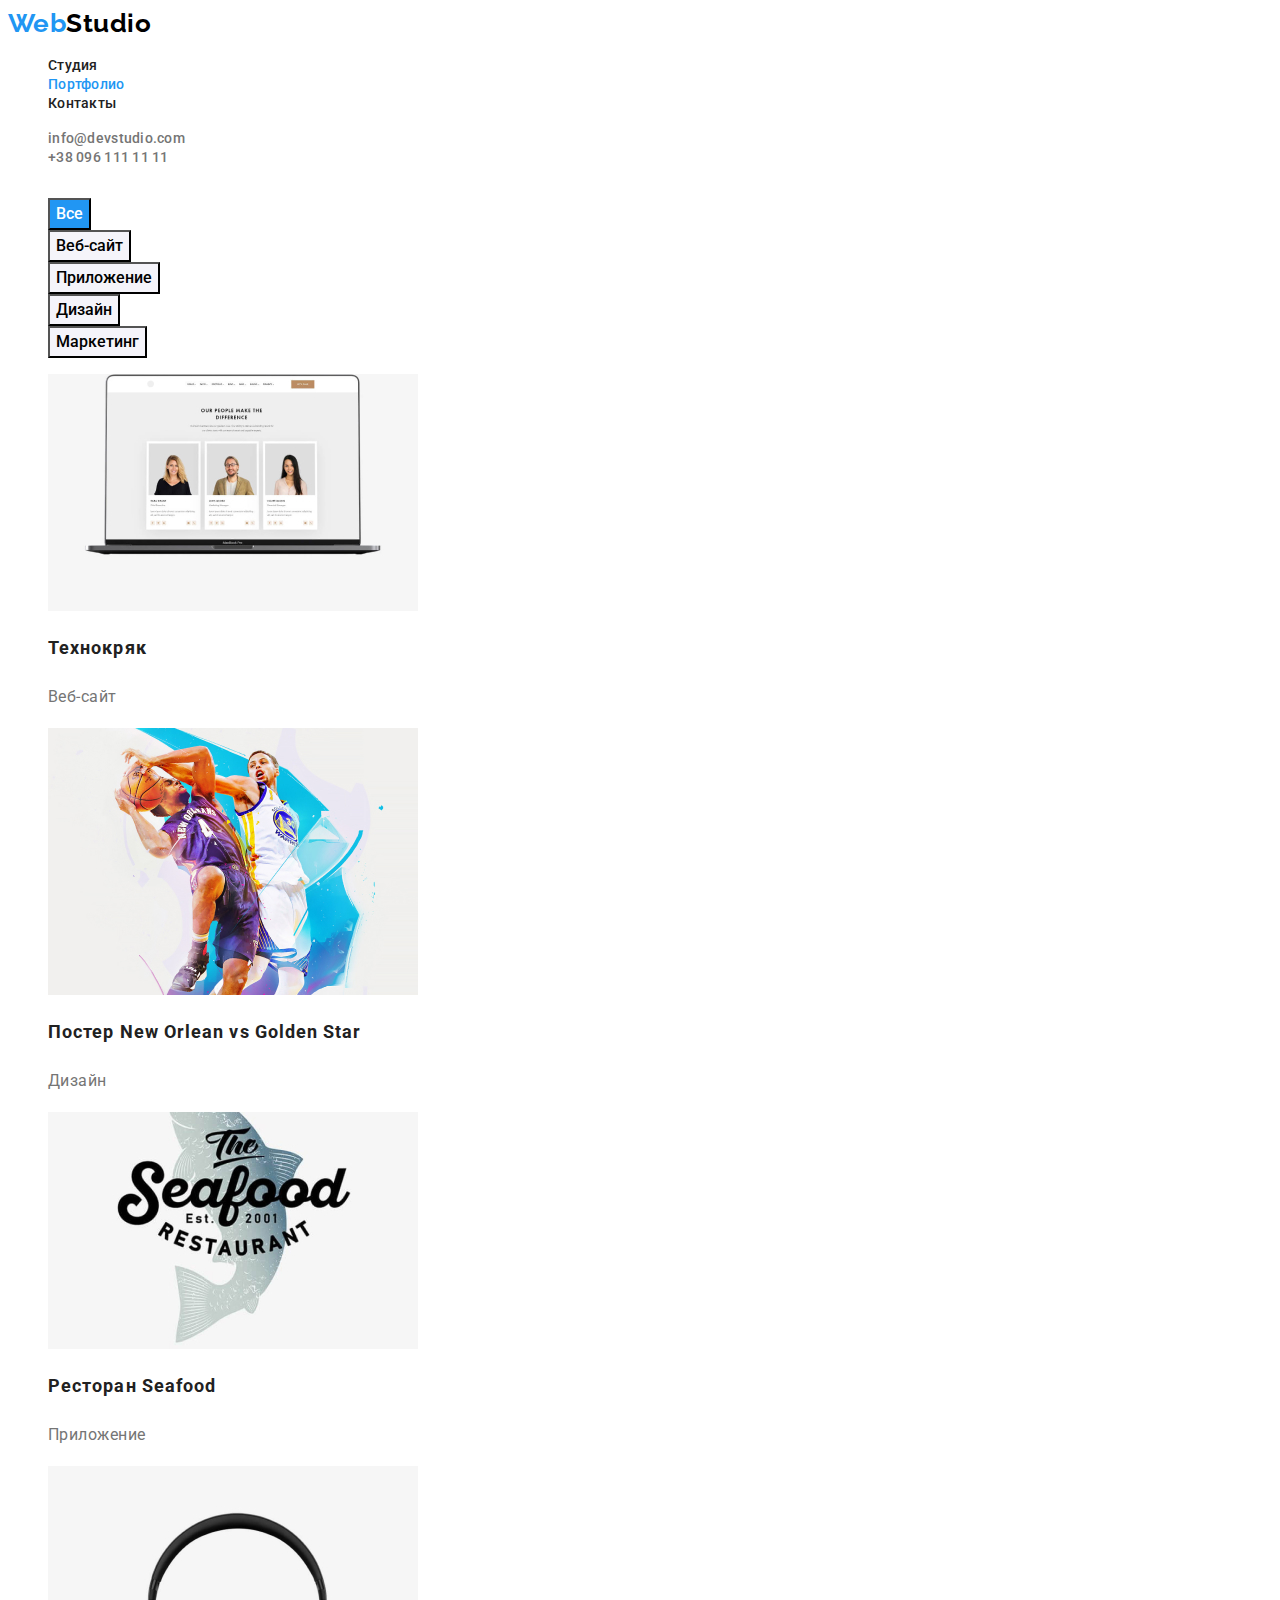
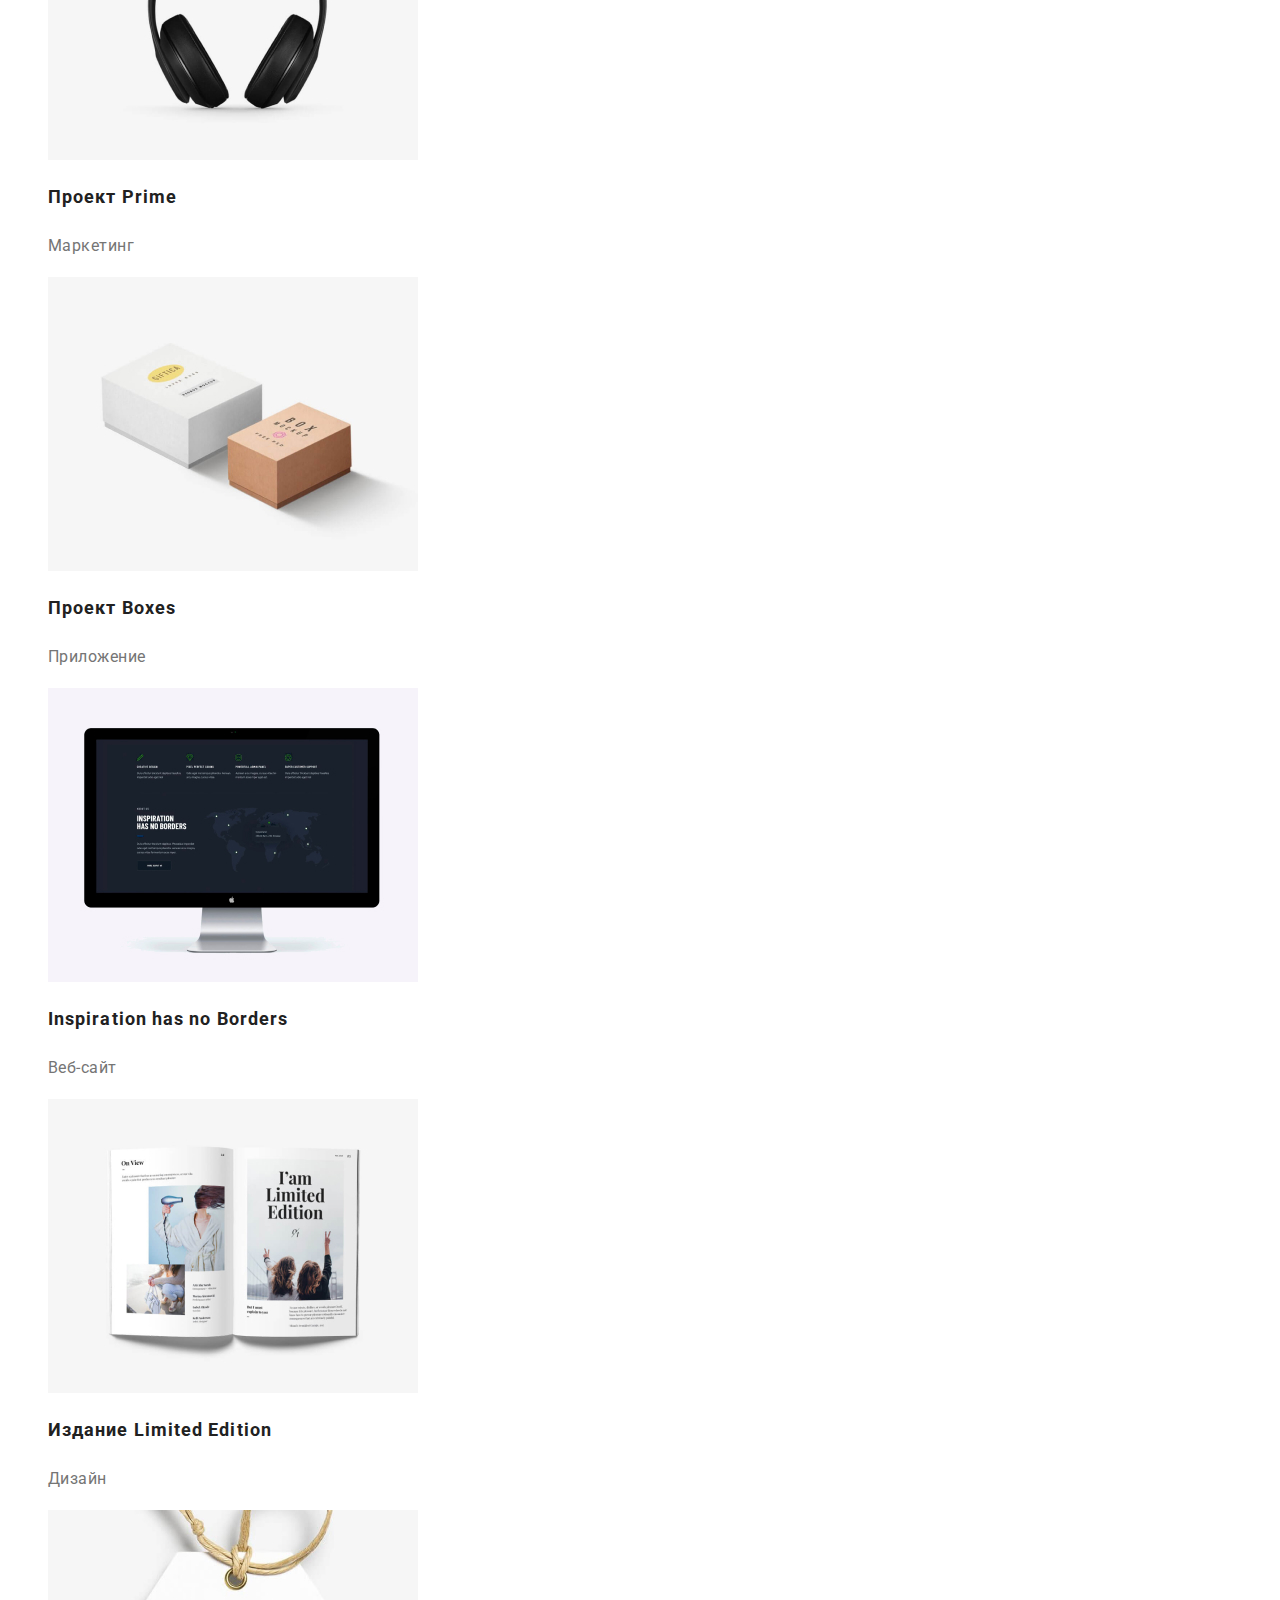
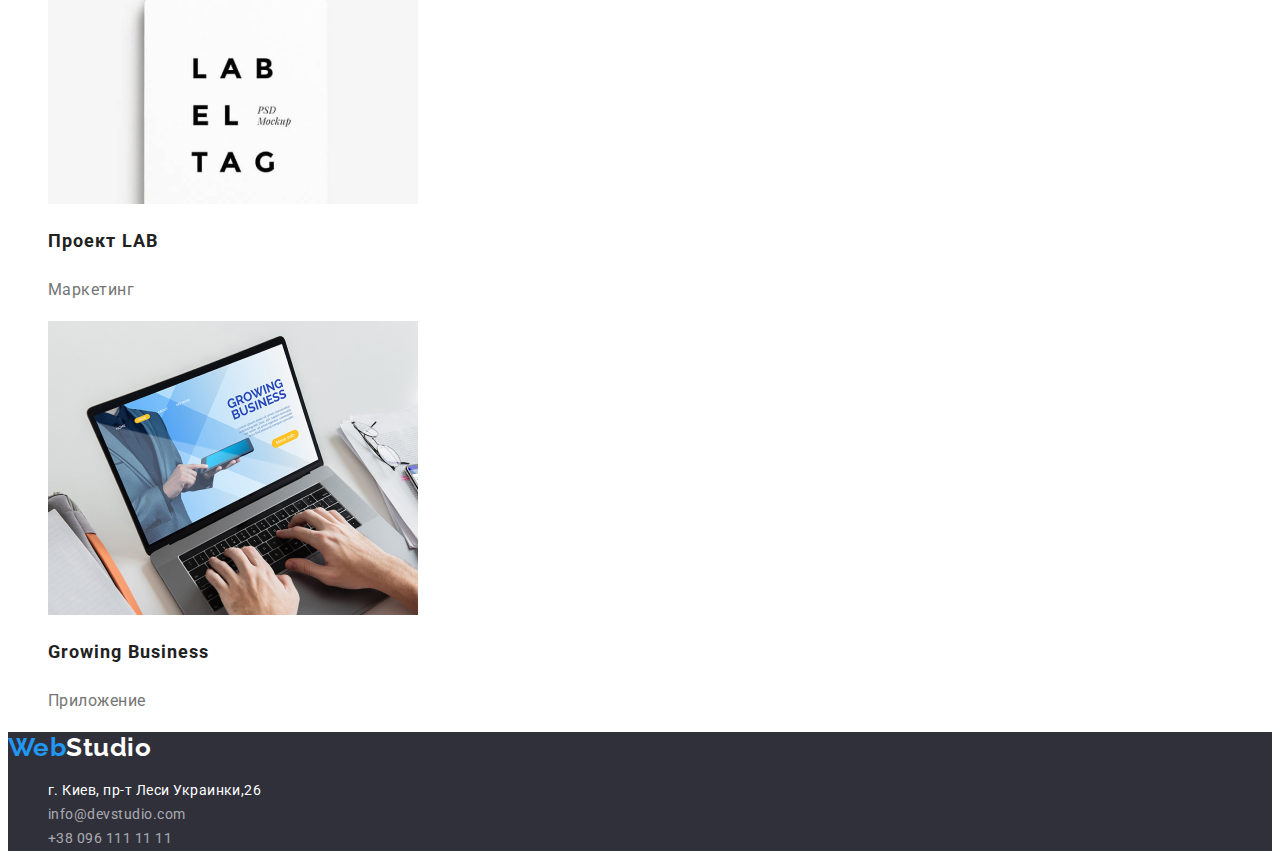
==== commit 9f866397: "all finish" ====
--- a/portfolio.html
+++ b/portfolio.html
@@ -15,68 +15,68 @@
         <nav>
             <a href="./index.html" class="logo header"><span>Web</span>Studio</a>
             <ul class="site-nav list">
-                <li><a href="./index.html" class="link">Студия</a></li>
-                <li><a href="./portfolio.html" class="link current">Портфолио</a></li>
-                <li><a href="" class="link">Контакты</a></li>
+                <li class="link"><a href="./index.html" class="nav link">Студия</a></li>
+                <li class="link"><a href="./portfolio.html" class="nav link current">Портфолио</a></li>
+                <li class="link"><a href="" class="nav link">Контакты</a></li>
             </ul>
         </nav>
         <ul class="auto-naw list">
-            <li><a href="mailto:info@devstudio.com" class="link">info@devstudio.com</a></li>
-            <li><a href="tel:+380961111111" class="link">+38 096 111 11 11</a></li>
+            <li class="link"><a href="mailto:info@devstudio.com" class="contacts link">info@devstudio.com</a></li>
+            <li class="link"><a href="tel:+380961111111" class="contacts link">+38 096 111 11 11</a></li>
         </ul>
     </header>
     <main>
         <section>
             <h1 class="delete">Магазин</h1>
-            <ul>
-                <li><button class="button-portfolio" type="button">Все</button></li>
-                <li><button class="button-portfolio" type="button">Веб-сайт</button></li>
-                <li><button class="button-portfolio" type="button">Приложение</button></li>
-                <li><button class="button-portfolio" type="button">Дизайн</button></li>
-                <li><button class="button-portfolio" type="button">Маркетинг</button></li>
+            <ul class="button list">
+                <li class="link"><button class="button-portfolio activ" type="button">Все</button></li>
+                <li class="link"><button class="button-portfolio" type="button">Веб-сайт</button></li>
+                <li class="link"><button class="button-portfolio" type="button">Приложение</button></li>
+                <li class="link"><button class="button-portfolio" type="button">Дизайн</button></li>
+                <li class="link"><button class="button-portfolio" type="button">Маркетинг</button></li>
             </ul>
-            <ul class="portfolio-list">
-                <li>
+            <ul class="portfolio list">
+                <li class="link">
                     <img src="./images/portfolio/ноутбук.jpg" alt="ноутбук">
                     <h2 class="title">Технокряк</h2>
                     <p class="text">Веб-сайт</p>
                 </li>
-                <li>
+                <li class="link">
                     <img src="./images/portfolio/баскетбол.jpg" alt="баскетбол">
                     <h2 class="title">Постер New Orlean vs Golden Star</h2>
                     <p class="text">Дизайн</p>
                 </li>
-                <li>
+                <li class="link">
                     <img src="./images/portfolio/ресторан.jpg" alt="лого ресторана">
                     <h2 class="title">Ресторан Seafood</h2>
                     <p class="text">Приложение</p>
                 </li>
-                <li>
+                <li class="link">
                     <img src="./images/portfolio/наушники.jpg" alt="наушники">
                     <h2 class="title">Проект Prime</h2>
                     <p class="text">Маркетинг</p>
                 </li>
-                <li>
+                <li class="link">
                     <img src="./images/portfolio/коробки.jpg" alt="коробки">
                     <h2 class="title">Проект Boxes</h2>
                     <p class="text">Приложение</p>
                 </li>
-                <li>
+                <li class="link">
                     <img src="./images/portfolio/монитор.jpg" alt="монитор">
                     <h2 class="title">Inspiration has no Borders</h2>
                     <p class="text">Веб-сайт</p>
                 </li>
-                <li>
+                <li class="link">
                     <img src="./images/portfolio/книга.jpg" alt="открытая книга">
                     <h2 class="title">Издание Limited Edition</h2>
                     <p class="text">Дизайн</p>
                 </li>
-                <li>
+                <li class="link">
                     <img src="./images/portfolio/лейбл.jpg" alt="лейбл">
                     <h2 class="title">Проект LAB</h2>
                     <p class="text">Маркетинг</p>
                 </li>
-                <li>
+                <li class="link">
                     <img src="./images/portfolio/ноутбук2.jpg" alt="работа за ноутбуком">
                     <h2 class="title">Growing Business</h2>
                     <p class="text">Приложение</p>
@@ -86,15 +86,15 @@
     </main>
     <footer>
         <a href="./index.html" class="logo footer"><span>Web</span>Studio</a>
-        <address class="address">
+        <address class="address list">
             <ul>
-                <li>
+                <li class="link">
                     <a href="" class="city">г. Киев, пр-т Леси Украинки,26</a>
                 </li>
-                <li>
+                <li class="link">
                     <a href="mailto:info@devstudio.com" class="mail">info@devstudio.com</a>
                 </li>
-                <li>
+                <li class="link">
                     <a href="tel:380961111111" class="mail">+38 096 111 11 11</a>
                 </li>
             </ul>
--- a/css/styles.css
+++ b/css/styles.css
@@ -13,10 +13,9 @@
     font-family: Roboto, sans-serif;
     font-size: 16px;
     letter-spacing: 0.03em;
-    color: var(--praimeri-text-color);
-}
-
-li{
+}
+
+.list .link{
     list-style: none;
 }
 
@@ -48,9 +47,8 @@
 }
 
 /* site nav */
-
-.site-nav .link{
-    color:var(--praimeri-text-color);
+.nav.link,
+.contacts.link{
     font-size: 14px;
     font-weight: 500;
     line-height: 1.14;
@@ -59,6 +57,10 @@
     text-decoration: none;
 }
 
+.site-nav .link{
+    color:var(--praimeri-text-color);
+}
+
 .site-nav .link:hover,
 .site-nav .link:focus{
     color: var(--accent-color);
@@ -70,12 +72,6 @@
 
 .auto-naw .link{
     color: var(--title-text-color);
-    font-size: 14px;
-    font-weight: 500;
-    line-height: 1.14;
-    letter-spacing: 0.02em;
-    text-align: left;
-    text-decoration: none;
 }
 
 .auto-naw .link:hover,
@@ -97,11 +93,12 @@
     line-height: 1.36;
     letter-spacing: 0.06em;
     text-align: center;
+    text-transform: uppercase; 
 }
 
 /* section */
 
-.color{
+.section.team{
     background-color: var(--backgraund-section-color);
 }
 
@@ -117,43 +114,46 @@
 
 /* feature */
 
- .feature-list .title{
+ .feature .title{
     font-size: 14px;
     line-height: 1.14;
     text-align: left;
-}
-
- .feature-list .text{
+    text-transform: uppercase;
+}
+
+ .feature .text{
     font-size: 14px;
     line-height: 1.71;
     text-align: left;
 }
 
-.team-list .name {
+.team .name {
+    font-size: 16px;
     font-weight: 500;
     line-height: 1.19;
     text-align: center;
 }
 
-.team-list .text {
+.team .text {
     line-height: 1.19;
     text-align: center;
-}
-
- .portfolio-list .title{
+    color: var(--title-text-color);
+}
+
+ .portfolio .title{
     font-size: 18px;
     line-height: 2;
     letter-spacing: 0.06em;
-    text-align: left;
-}
-
-.portfolio-list .text{
+}
+
+.portfolio .text{
     line-height: 1.88;
+    color: var(--title-text-color );
 }
 
 /* button */
 
-.button{
+.buttons{
     color: var(--white-color);
     background-color: var(--accent-color);
     font-weight: 700;
@@ -199,7 +199,15 @@
     text-decoration: none;
 }
 
-.address .city:hover,:focus,
 .address .mail:hover,:focus{
     color: var(--accent-color);
 }
+
+.button-portfolio.activ{
+    color: var(--white-color);
+    background-color: var(--accent-color);
+}
+
+.link.color{
+    background-color: var(--white-color);
+}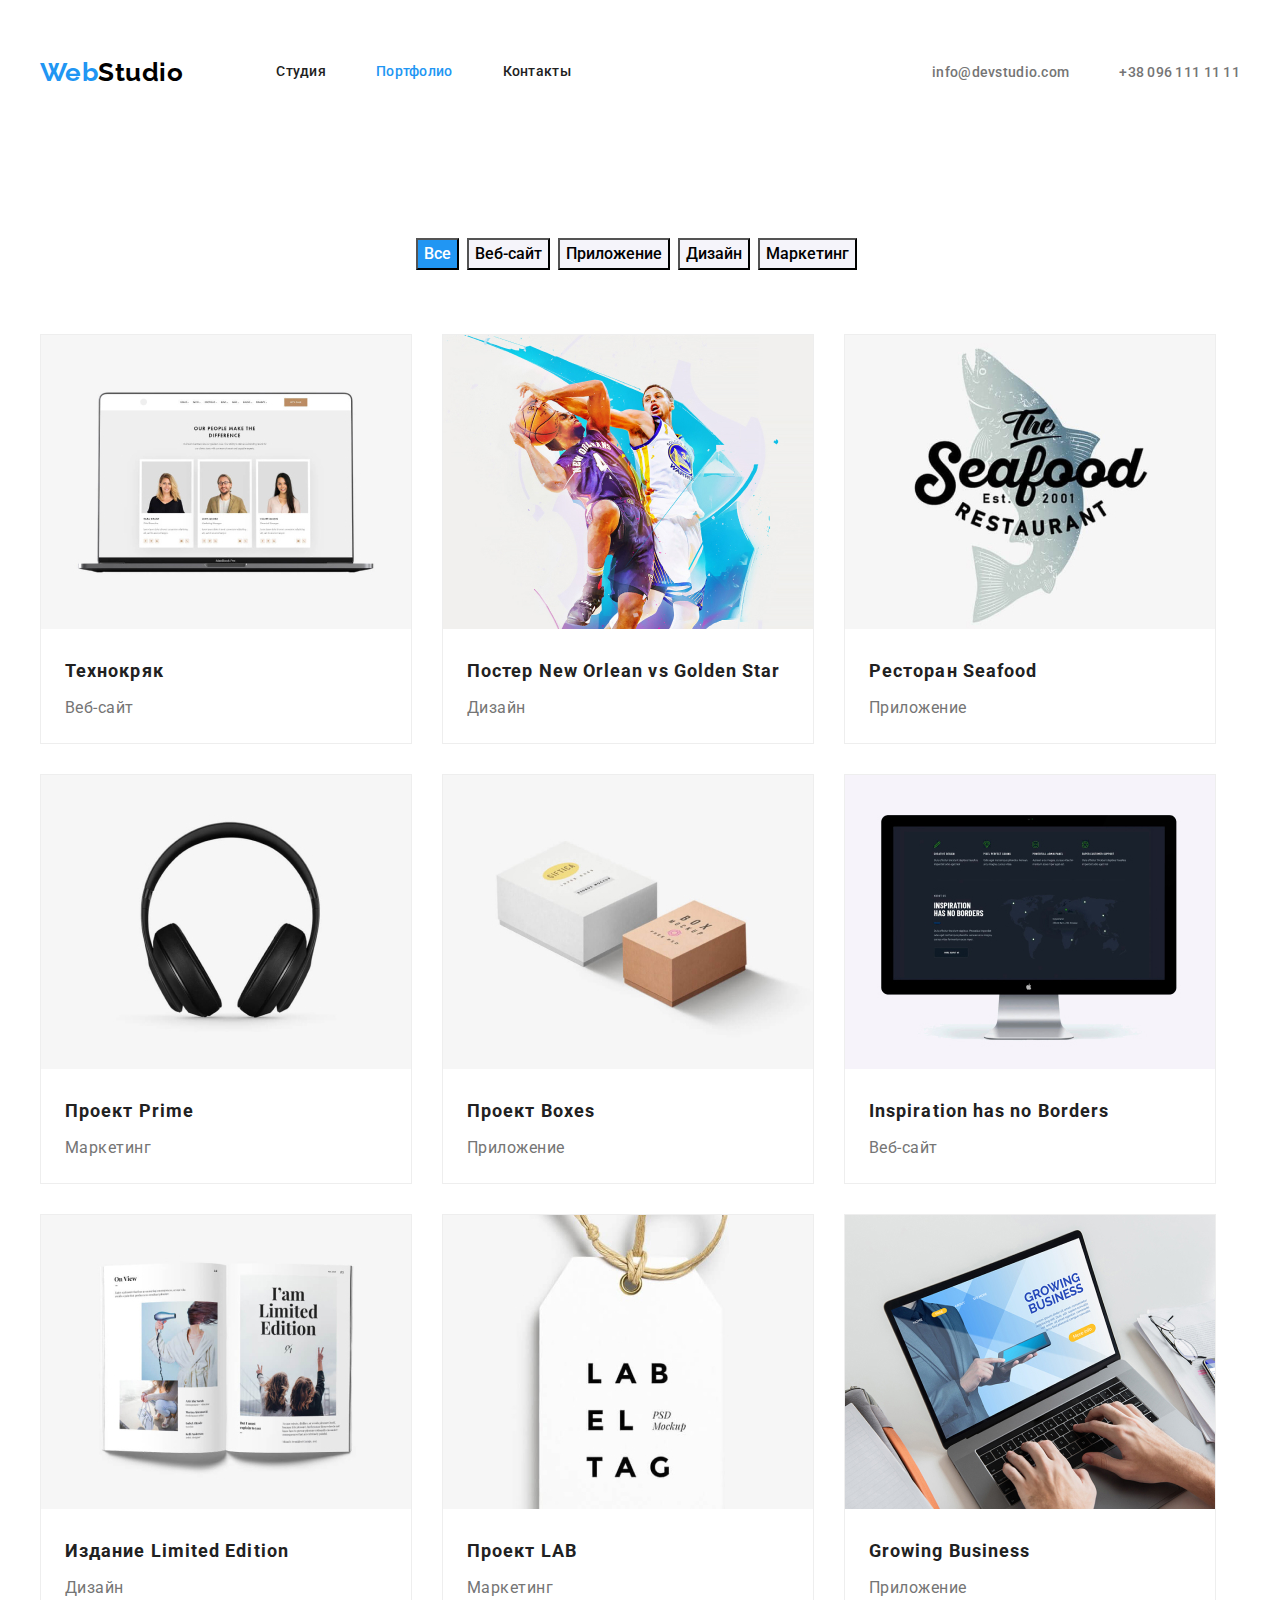
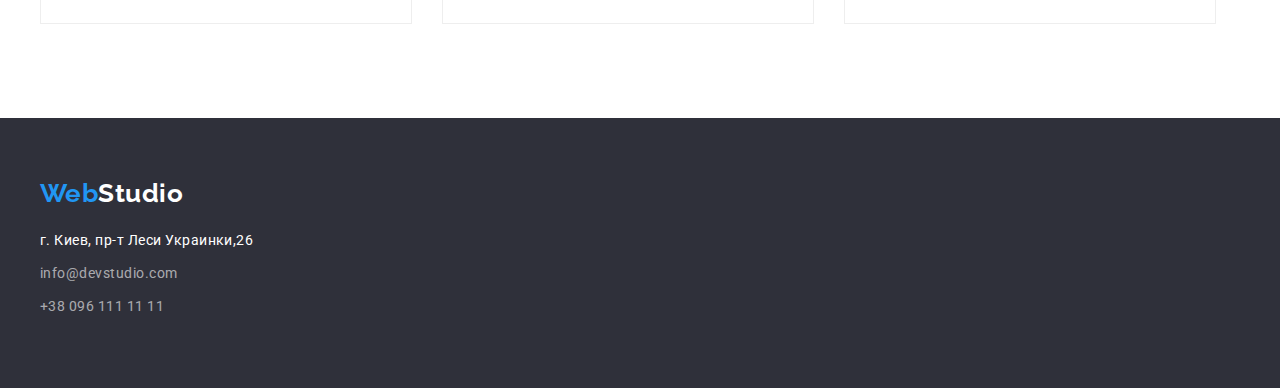
==== commit e66635e1: "3 робота" ====
--- a/portfolio.html
+++ b/portfolio.html
@@ -6,98 +6,126 @@
     <meta http-equiv="X-UA-Compatible" content="IE=edge">
     <meta name="viewport" content="width=dewice-width,initial-scale=1.0">
     <title>WebStudio</title>
-    <link href="https://fonts.googleapis.com/css2?family=Raleway:wght@700&family=Roboto:wght@400;500;700;900&display=swap"
-        rel="stylesheet">
+    <link href="https://fonts.googleapis.com/css2?family=Raleway:wght@700&family=Roboto:wght@400;500;700;900&display=swap" rel="stylesheet">
+    <link rel="stylesheet" href="https://cdnjs.cloudflare.com/ajax/libs/modern-normalize/1.1.0/modern-normalize.min.css"
+        integrity="sha512-wpPYUAdjBVSE4KJnH1VR1HeZfpl1ub8YT/NKx4PuQ5NmX2tKuGu6U/JRp5y+Y8XG2tV+wKQpNHVUX03MfMFn9Q=="
+        crossorigin="anonymous" referrerpolicy="no-referrer" />
     <link rel="stylesheet" href="./css/styles.css">
 </head>
 <body>
     <header>
-        <nav>
-            <a href="./index.html" class="logo header"><span>Web</span>Studio</a>
-            <ul class="site-nav list">
-                <li class="link"><a href="./index.html" class="nav link">Студия</a></li>
-                <li class="link"><a href="./portfolio.html" class="nav link current">Портфолио</a></li>
-                <li class="link"><a href="" class="nav link">Контакты</a></li>
+        <div class="container nav">
+            <nav>
+                <a href="./index.html" class="logo header"><span>Web</span>Studio</a>
+                <ul class="site-nav list">
+                    <li class="link-nav"><a href="./index.html" class="nav link-nav">Студия</a></li>
+                    <li class="link-nav"><a href="./portfolio.html" class="nav link-nav current">Портфолио</a></li>
+                    <li class="link-nav"><a href="" class="nav link-nav">Контакты</a></li>
+                </ul>
+            </nav>
+            <ul class="auto-naw list">
+                <li class="link-nav"><a href="mailto:info@devstudio.com" class="contacts link-nav">info@devstudio.com</a>
+                </li>
+                <li class="link-nav"><a href="tel:+380961111111" class="contacts link-nav">+38 096 111 11 11</a></li>
             </ul>
-        </nav>
-        <ul class="auto-naw list">
-            <li class="link"><a href="mailto:info@devstudio.com" class="contacts link">info@devstudio.com</a></li>
-            <li class="link"><a href="tel:+380961111111" class="contacts link">+38 096 111 11 11</a></li>
-        </ul>
+        </div>
     </header>
     <main>
         <section>
-            <h1 class="delete">Магазин</h1>
-            <ul class="button list">
-                <li class="link"><button class="button-portfolio activ" type="button">Все</button></li>
-                <li class="link"><button class="button-portfolio" type="button">Веб-сайт</button></li>
-                <li class="link"><button class="button-portfolio" type="button">Приложение</button></li>
-                <li class="link"><button class="button-portfolio" type="button">Дизайн</button></li>
-                <li class="link"><button class="button-portfolio" type="button">Маркетинг</button></li>
-            </ul>
-            <ul class="portfolio list">
-                <li class="link">
-                    <img src="./images/portfolio/ноутбук.jpg" alt="ноутбук">
-                    <h2 class="title">Технокряк</h2>
-                    <p class="text">Веб-сайт</p>
-                </li>
-                <li class="link">
-                    <img src="./images/portfolio/баскетбол.jpg" alt="баскетбол">
-                    <h2 class="title">Постер New Orlean vs Golden Star</h2>
-                    <p class="text">Дизайн</p>
-                </li>
-                <li class="link">
-                    <img src="./images/portfolio/ресторан.jpg" alt="лого ресторана">
-                    <h2 class="title">Ресторан Seafood</h2>
-                    <p class="text">Приложение</p>
-                </li>
-                <li class="link">
-                    <img src="./images/portfolio/наушники.jpg" alt="наушники">
-                    <h2 class="title">Проект Prime</h2>
-                    <p class="text">Маркетинг</p>
-                </li>
-                <li class="link">
-                    <img src="./images/portfolio/коробки.jpg" alt="коробки">
-                    <h2 class="title">Проект Boxes</h2>
-                    <p class="text">Приложение</p>
-                </li>
-                <li class="link">
-                    <img src="./images/portfolio/монитор.jpg" alt="монитор">
-                    <h2 class="title">Inspiration has no Borders</h2>
-                    <p class="text">Веб-сайт</p>
-                </li>
-                <li class="link">
-                    <img src="./images/portfolio/книга.jpg" alt="открытая книга">
-                    <h2 class="title">Издание Limited Edition</h2>
-                    <p class="text">Дизайн</p>
-                </li>
-                <li class="link">
-                    <img src="./images/portfolio/лейбл.jpg" alt="лейбл">
-                    <h2 class="title">Проект LAB</h2>
-                    <p class="text">Маркетинг</p>
-                </li>
-                <li class="link">
-                    <img src="./images/portfolio/ноутбук2.jpg" alt="работа за ноутбуком">
-                    <h2 class="title">Growing Business</h2>
-                    <p class="text">Приложение</p>
-                </li>
-            </ul>
+            <div class="container portfolio">
+                <h1 class="delete">Магазин</h1>
+                <ul class="button list">
+                    <li class="link"><button class="button-portfolio activ" type="button">Все</button></li>
+                    <li class="link"><button class="button-portfolio" type="button">Веб-сайт</button></li>
+                    <li class="link"><button class="button-portfolio" type="button">Приложение</button></li>
+                    <li class="link"><button class="button-portfolio" type="button">Дизайн</button></li>
+                    <li class="link"><button class="button-portfolio" type="button">Маркетинг</button></li>
+                </ul>
+                <ul class="portfolio list">
+                    <li class="link">
+                        <img src="./images/portfolio/ноутбук.jpg" alt="ноутбук">
+                        <div class="text-container">
+                            <h2 class="title">Технокряк</h2>
+                            <p class="text">Веб-сайт</p>
+                        </div>
+                    </li>
+                    <li class="link">
+                        <img src="./images/portfolio/баскетбол.jpg" alt="баскетбол">
+                        <div class="text-container">
+                            <h2 class="title">Постер New Orlean vs Golden Star</h2>
+                            <p class="text">Дизайн</p>
+                        </div>
+                    </li>
+                    <li class="link">
+                        <img src="./images/portfolio/ресторан.jpg" alt="лого ресторана">
+                        <div class="text-container">
+                            <h2 class="title">Ресторан Seafood</h2>
+                            <p class="text">Приложение</p>
+                        </div>
+                    </li>
+                    <li class="link">
+                        <img src="./images/portfolio/наушники.jpg" alt="наушники">
+                        <div class="text-container">
+                            <h2 class="title">Проект Prime</h2>
+                            <p class="text">Маркетинг</p>
+                        </div>
+                    </li>
+                    <li class="link">
+                        <img src="./images/portfolio/коробки.jpg" alt="коробки">
+                        <div class="text-container">
+                            <h2 class="title">Проект Boxes</h2>
+                            <p class="text">Приложение</p>
+                        </div>
+                    </li>
+                    <li class="link">
+                        <img src="./images/portfolio/монитор.jpg" alt="монитор">
+                        <div class="text-container">
+                            <h2 class="title">Inspiration has no Borders</h2>
+                            <p class="text">Веб-сайт</p>
+                        </div>
+                    </li>
+                    <li class="link">
+                        <img src="./images/portfolio/книга.jpg" alt="открытая книга">
+                        <div class="text-container">
+                            <h2 class="title">Издание Limited Edition</h2>
+                            <p class="text">Дизайн</p>
+                        </div>
+                    </li>
+                    <li class="link">
+                        <img src="./images/portfolio/лейбл.jpg" alt="лейбл">
+                        <div class="text-container">
+                            <h2 class="title">Проект LAB</h2>
+                            <p class="text">Маркетинг</p>
+                        </div>
+                    </li>
+                    <li class="link">
+                        <img src="./images/portfolio/ноутбук2.jpg" alt="работа за ноутбуком">
+                        <div class="text-container">
+                            <h2 class="title">Growing Business</h2>
+                            <p class="text">Приложение</p>
+                        </div>
+                    </li>
+                </ul>
+            </div>
         </section>
     </main>
     <footer>
-        <a href="./index.html" class="logo footer"><span>Web</span>Studio</a>
-        <address class="address list">
-            <ul>
-                <li class="link">
-                    <a href="" class="city">г. Киев, пр-т Леси Украинки,26</a>
-                </li>
-                <li class="link">
-                    <a href="mailto:info@devstudio.com" class="mail">info@devstudio.com</a>
-                </li>
-                <li class="link">
-                    <a href="tel:380961111111" class="mail">+38 096 111 11 11</a>
-                </li>
-            </ul>
-        </address>
+        <div class="container footer">
+            <a href="./index.html" class="logo footer"><span>Web</span>Studio</a>
+            <address>
+                <ul class="address list">
+                    <li class="link">
+                        <a href="" class="city">г. Киев, пр-т Леси Украинки,26</a>
+                    </li>
+                    <li class="link">
+                        <a href="mailto:info@devstudio.com" class="mail">info@devstudio.com</a>
+                    </li>
+                    <li class="link">
+                        <a href="tel:380961111111" class="mail">+38 096 111 11 11</a>
+                    </li>
+                </ul>
+            </address>
+        </div>
+    </footer>
     </footer>
 </body>--- a/css/styles.css
+++ b/css/styles.css
@@ -13,10 +13,17 @@
     font-family: Roboto, sans-serif;
     font-size: 16px;
     letter-spacing: 0.03em;
-}
-
-.list .link{
+    margin: 0;
+}
+.link-nav,
+.link{
+    text-decoration: none;
+}
+
+.list{
     list-style: none;
+    padding: 0;
+    margin: 0;
 }
 
 button{
@@ -30,16 +37,18 @@
     font-size: 26px;
     font-weight: 700;
     line-height: 1.19;
-    text-align: left;
     text-decoration: none;
 }
 
 .logo.header{
     color: #000;
+    margin-right: 93px;
 }
 
 .logo.footer{
-    color: var(--white-color);
+    display: inline-block;
+    color: var(--white-color);
+    margin-bottom: 20px;
 }
 
 span{
@@ -47,8 +56,16 @@
 }
 
 /* site nav */
-.nav.link,
-.contacts.link{
+
+nav{
+    display: flex;
+    align-items: center;
+
+
+}
+
+.nav.link-nav,
+.contacts.link-nav{
     font-size: 14px;
     font-weight: 500;
     line-height: 1.14;
@@ -57,33 +74,54 @@
     text-decoration: none;
 }
 
-.site-nav .link{
+.site-nav{
+    display: flex;
+}
+
+.site-nav.list .link-nav{
+    display: block;
+    margin-right: 50px;
+    padding-top: 32px;
+    padding-bottom: 32px;
+
     color:var(--praimeri-text-color);
 }
 
-.site-nav .link:hover,
-.site-nav .link:focus{
-    color: var(--accent-color);
-}
-
-.site-nav .link.current{
-    color: var(--accent-color);
-}
-
-.auto-naw .link{
+.site-nav .link-nav:last-child{
+    margin-right: 0;
+}
+
+.site-nav .link-nav.current{
+    color: var(--accent-color);
+}
+
+.auto-naw.list .link-nav{
     color: var(--title-text-color);
 }
 
-.auto-naw .link:hover,
-.auto-naw .link:focus{
-    color: var(--accent-color);
-    
+.auto-naw .link-nav:hover,
+.auto-naw .link-nav:focus{
+    color: var(--accent-color);
+}
+
+.site-nav .link-nav:hover,
+.site-nav .link-nav:focus{
+    color: var(--accent-color);
+}
+
+.auto-naw.list{
+    display: flex;
+    margin-left: auto;
+}
+.auto-naw .link-nav + .link-nav{
+    margin-left: 50px;
 }
 
 /* hero */
 
 .hero{
     background-color: #2F303A;
+    text-align: center  ;
 }
 
 .hero-title{
@@ -93,10 +131,16 @@
     line-height: 1.36;
     letter-spacing: 0.06em;
     text-align: center;
-    text-transform: uppercase; 
+    text-transform: uppercase;
+    margin-top: 0;
+    margin-bottom: 30px; 
 }
 
 /* section */
+.section.about,
+.section.feature{
+    margin: 94px 215px;
+}
 
 .section.team{
     background-color: var(--backgraund-section-color);
@@ -106,6 +150,8 @@
     font-size: 36px;
     line-height: 1.67;
     text-align: center;
+    margin-top: 0;
+    margin-bottom: 50px;
 }
 
 .delete{
@@ -114,17 +160,46 @@
 
 /* feature */
 
+.feature.list{
+    display: flex;
+}
+
+.link:last-child{
+    margin-right: 0;
+}
+
  .feature .title{
     font-size: 14px;
     line-height: 1.14;
     text-align: left;
     text-transform: uppercase;
+    margin-top: 0;
+    margin-bottom: 10px;
 }
 
  .feature .text{
     font-size: 14px;
     line-height: 1.71;
     text-align: left;
+    margin: 0;
+}
+
+.link{
+    width: 270px;
+    margin-right: 30px;
+}
+
+.image.list .link,
+.portfolio  .link{
+    width: 370px;
+}
+
+.image.list{
+    display: flex;
+}
+
+.team.list{
+    display: flex;
 }
 
 .team .name {
@@ -132,28 +207,67 @@
     font-weight: 500;
     line-height: 1.19;
     text-align: center;
+    margin-top: 30px;
+    margin-bottom: 10px;
 }
 
 .team .text {
     line-height: 1.19;
     text-align: center;
     color: var(--title-text-color);
-}
-
- .portfolio .title{
+    margin: 0;
+}
+
+.team .link{
+    background-color: var(--white-color);
+}
+
+.portfolio.list{
+    display: flex;
+    flex-wrap: wrap;
+    text-align: left;
+}
+
+.portfolio.list .link{
+    border: 1px solid #EEEEEE;
+}
+
+
+.portfolio .link:nth-child(3n){
+    margin-right: 0px;
+}
+
+.portfolio .link:not(:nth-last-child(-n+3)){
+    margin-bottom: 30px;
+}
+
+
+.portfolio.list .title{
     font-size: 18px;
     line-height: 2;
     letter-spacing: 0.06em;
+    margin-top: 0;
+    margin-bottom: 4px;
 }
 
 .portfolio .text{
     line-height: 1.88;
     color: var(--title-text-color );
+    margin: 0;
+}
+
+.text-container{
+    margin: 20px 24px;
 }
 
 /* button */
 
 .buttons{
+    border-radius: 4px;
+    padding: 10px 32px;
+    border: 0;
+
+
     color: var(--white-color);
     background-color: var(--accent-color);
     font-weight: 700;
@@ -166,7 +280,7 @@
     background: var(--backgraund-section-color);
     font-size: 16px;
     font-weight: 500;
-    line-height: 1.63;
+    line-height: 1.63;;
 }
 
 .button-portfolio:hover,
@@ -175,13 +289,32 @@
     background-color: var(--accent-color);
 }
 
+.button.list{
+    display: flex;
+    margin-top: 0;
+    margin-bottom: 34px;
+    justify-content: center;
+}
+
+.button.list .link{
+    margin-right: 8px;
+    width: auto;
+}
+
 /* footer */
 
 footer{
     background-color: var(--hero-footer-background-color);
 }
 
+.address.list{
+
+}
+
 .address .city{
+    display: inline-block;
+    margin-bottom: 9px;
+
     color: var(--white-color);
     font-style: normal;
     font-size: 14px;
@@ -191,6 +324,9 @@
 }
 
 .address .mail{
+    display: inline-block;
+    margin-bottom: 9px;
+
     color: rgba(255, 255, 255, 0.6);
     font-style: normal;
     font-size: 14px;
@@ -208,6 +344,31 @@
     background-color: var(--accent-color);
 }
 
-.link.color{
-    background-color: var(--white-color);
-}+.container{
+    width: 1200px;
+    padding-left: 15px;
+    padding-right: 15px;
+    margin: 0 auto;
+
+
+    /* outline: 2px solid #000; */
+}
+
+.container.padding{
+    padding-top: 94px;
+    padding-bottom: 94px;
+}
+.container.footer{
+    padding-top: 60px;
+    padding-bottom: 60px;
+}
+
+.container.portfolio{
+    margin-top: 94px;
+    margin-bottom: 94px;
+}
+
+.container.nav{
+    display: flex;
+    align-items: center;
+}
